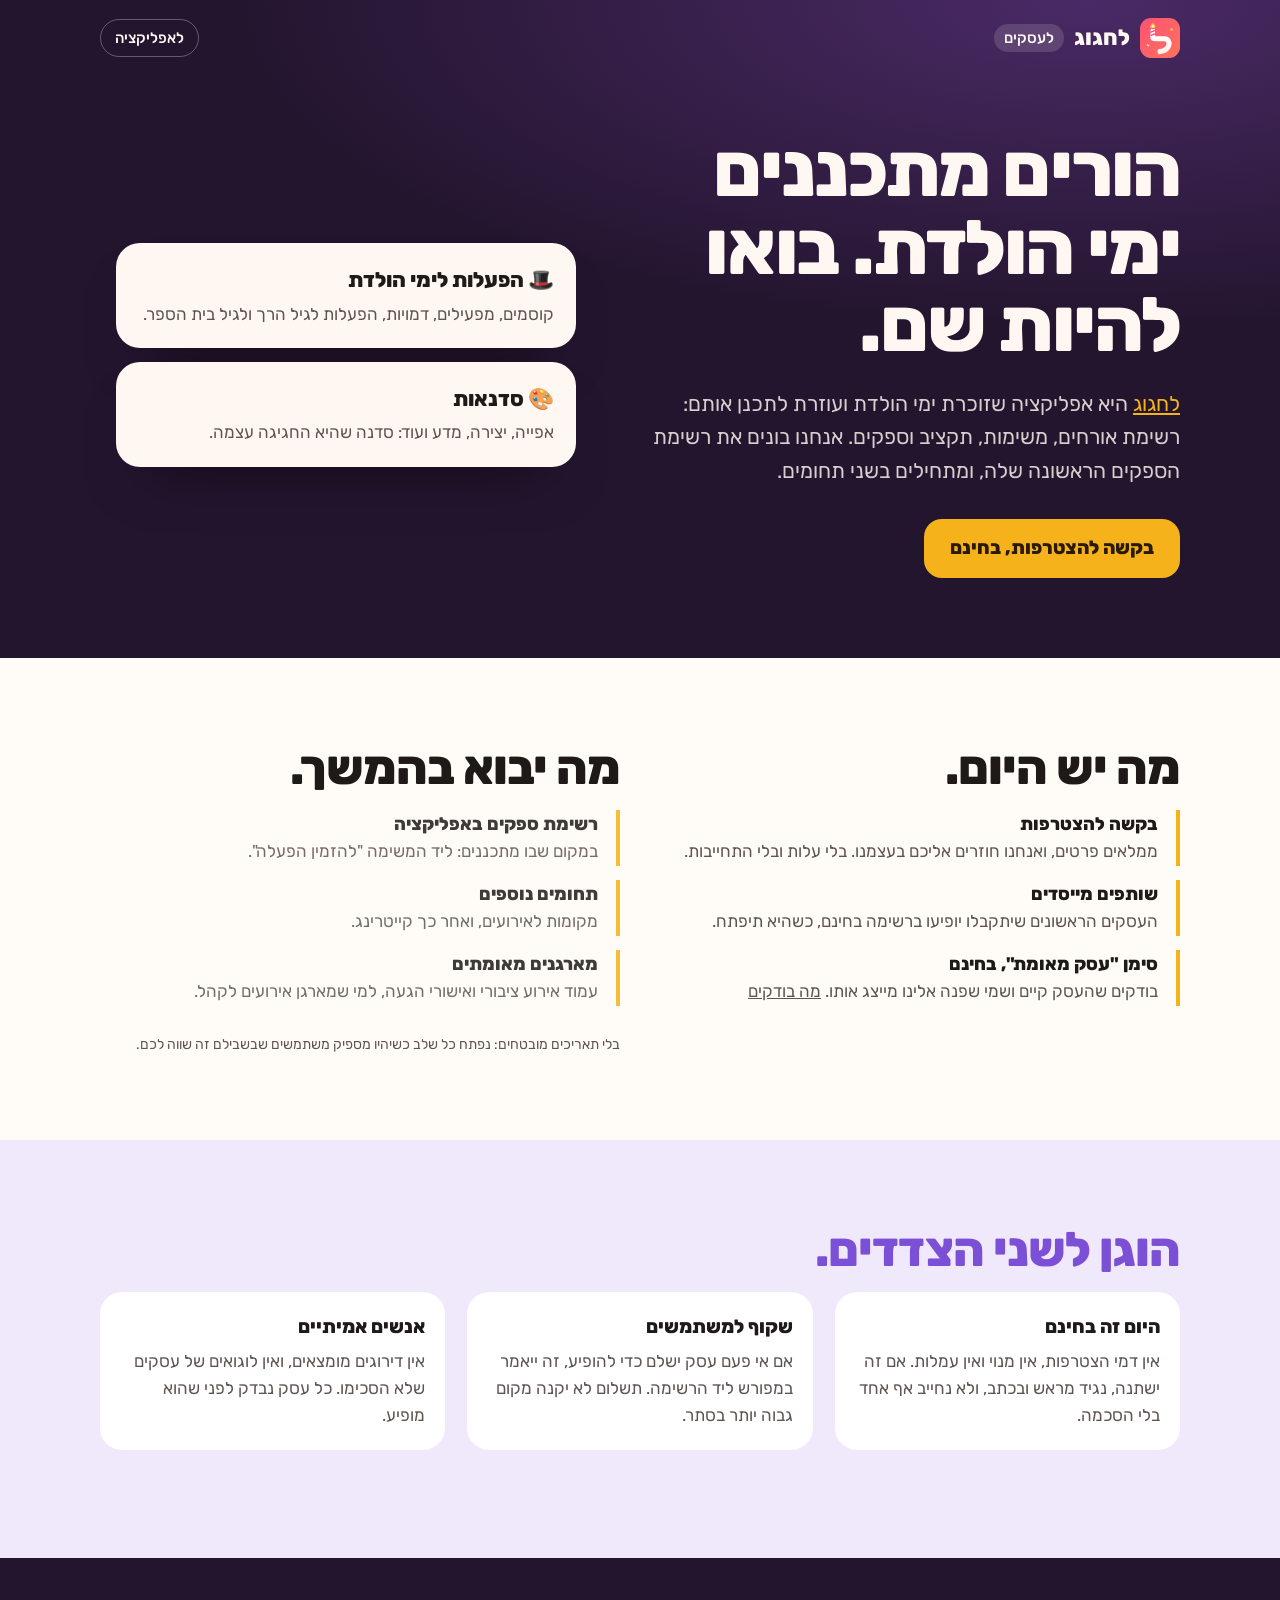
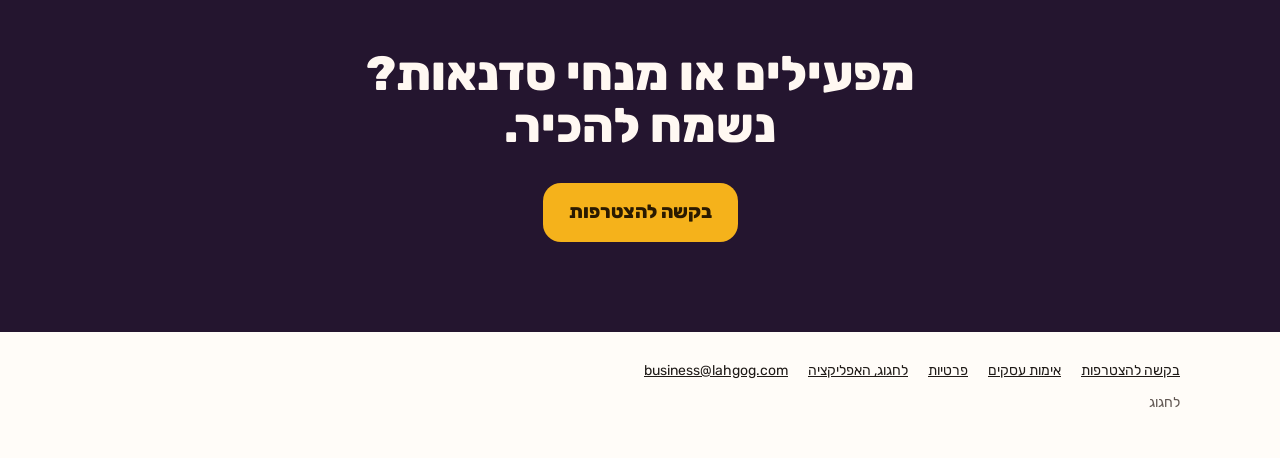
==== index.html @ f7a8d239 "lahgog.com: לחגוג לעסקים, stage A (source yomuledet 863caa10)" ====
<!doctype html>
<html lang="he" dir="rtl">
  <head>
    <meta charset="utf-8" />
    <meta name="viewport" content="width=device-width, initial-scale=1" />
    <title>לחגוג לעסקים: הפעלות וסדנאות לימי הולדת</title>
    <meta name="description" content="לחגוג היא אפליקציה לתכנון ימי הולדת ואירועים. מפעילים ומנחי סדנאות לימי הולדת מוזמנים להצטרף לרשימת הספקים הראשונה, בחינם." />
    <meta name="color-scheme" content="light dark" />
    <meta name="theme-color" content="#24152F" />
    <link rel="canonical" href="https://lahgog.com/" />
    <meta property="og:type" content="website" />
    <meta property="og:site_name" content="לחגוג לעסקים" />
    <meta property="og:title" content="לחגוג לעסקים" />
    <meta property="og:description" content="מפעילים ומנחי סדנאות לימי הולדת: מצטרפים לרשימת הספקים הראשונה של לחגוג, בחינם." />
    <meta property="og:url" content="https://lahgog.com/" />
    <meta property="og:locale" content="he_IL" />
    <link rel="icon" href="/favicon.svg" type="image/svg+xml" />
    <link rel="icon" href="/favicon-32.png" sizes="32x32" type="image/png" />
    <link rel="apple-touch-icon" href="/apple-touch-icon.png" />
    <link rel="preload" href="/fonts/rubik-800.woff" as="font" type="font/woff" crossorigin />
    <link rel="stylesheet" href="/landing.css" />
    <link rel="stylesheet" href="/biz.css" />
  </head>
  <body>
    <!-- lahgog.com, "לחגוג לעסקים" (R87 stage A, docs/website/DECISIONS.md and research/vendor-site.md §5.3). Source of
         truth: yomuledet/site-biz/, mirrored to GGBoi360/lahgog-business. Rules: no fake counters or logos, nothing
         promised by date, "today" and "later" kept apart, no money (owner 2026-11-12: no payment system). -->
    <a class="skip" href="#main">דילוג לתוכן</a>
    <div class="stage">
      <header class="wrap top">
        <a class="mark" href="/"><img src="/icon.svg" alt="" width="40" height="40" />לחגוג <span class="biz-tag">לעסקים</span></a>
        <a class="lang" href="https://lahgog.app/">לאפליקציה</a>
      </header>
      <section class="wrap hero biz-hero" id="main">
        <div>
          <h1>הורים מתכננים ימי הולדת. בואו להיות שם.</h1>
          <p class="lead"><a href="https://lahgog.app/">לחגוג</a> היא אפליקציה שזוכרת ימי הולדת ועוזרת לתכנן אותם: רשימת אורחים, משימות, תקציב וספקים. אנחנו בונים את רשימת הספקים הראשונה שלה, ומתחילים בשני תחומים.</p>
          <a class="go-link" href="/apply">בקשה להצטרפות, בחינם</a>
        </div>
        <ul class="cats" aria-label="התחומים הראשונים">
          <li><b>🎩 הפעלות לימי הולדת</b><span>קוסמים, מפעילים, דמויות, הפעלות לגיל הרך ולגיל בית הספר.</span></li>
          <li><b>🎨 סדנאות</b><span>אפייה, יצירה, מדע ועוד: סדנה שהיא החגיגה עצמה.</span></li>
        </ul>
      </section>
    </div>

    <main>
      <section class="band" aria-labelledby="now-title">
        <div class="wrap two-cols">
          <div>
            <h2 id="now-title">מה יש היום.</h2>
            <ul class="points">
              <li><strong>בקשה להצטרפות</strong><span>ממלאים פרטים, ואנחנו חוזרים אליכם בעצמנו. בלי עלות ובלי התחייבות.</span></li>
              <li><strong>שותפים מייסדים</strong><span>העסקים הראשונים שיתקבלו יופיעו ברשימה בחינם, כשהיא תיפתח.</span></li>
              <li><strong>סימן "עסק מאומת", בחינם</strong><span>בודקים שהעסק קיים ושמי שפנה אלינו מייצג אותו. <a href="/verification">מה בודקים</a></span></li>
            </ul>
          </div>
          <div>
            <h2>מה יבוא בהמשך.</h2>
            <ul class="points later">
              <li><strong>רשימת ספקים באפליקציה</strong><span>במקום שבו מתכננים: ליד המשימה "להזמין הפעלה".</span></li>
              <li><strong>תחומים נוספים</strong><span>מקומות לאירועים, ואחר כך קייטרינג.</span></li>
              <li><strong>מארגנים מאומתים</strong><span>עמוד אירוע ציבורי ואישורי הגעה, למי שמארגן אירועים לקהל.</span></li>
            </ul>
            <p class="small-note">בלי תאריכים מובטחים: נפתח כל שלב כשיהיו מספיק משתמשים שבשבילם זה שווה לכם.</p>
          </div>
        </div>
      </section>

      <section class="band soft" aria-labelledby="fair-title">
        <div class="wrap">
          <h2 id="fair-title">הוגן לשני הצדדים.</h2>
          <div class="facts">
            <article><h3>היום זה בחינם</h3><p>אין דמי הצטרפות, אין מנוי ואין עמלות. אם זה ישתנה, נגיד מראש ובכתב, ולא נחייב אף אחד בלי הסכמה.</p></article>
            <article><h3>שקוף למשתמשים</h3><p>אם אי פעם עסק ישלם כדי להופיע, זה ייאמר במפורש ליד הרשימה. תשלום לא יקנה מקום גבוה יותר בסתר.</p></article>
            <article><h3>אנשים אמיתיים</h3><p>אין דירוגים מומצאים, ואין לוגואים של עסקים שלא הסכימו. כל עסק נבדק לפני שהוא מופיע.</p></article>
          </div>
        </div>
      </section>
    </main>

    <section class="closing" aria-labelledby="closing-title">
      <div class="wrap">
        <h2 id="closing-title">מפעילים או מנחי סדנאות? נשמח להכיר.</h2>
        <a class="go-link" href="/apply">בקשה להצטרפות</a>
      </div>
    </section>

    <footer class="wrap foot">
      <nav aria-label="קישורים">
        <a href="/apply">בקשה להצטרפות</a>
        <a href="/verification">אימות עסקים</a>
        <a href="/privacy">פרטיות</a>
        <a href="https://lahgog.app/">לחגוג, האפליקציה</a>
        <a href="mailto:business@lahgog.com">business@lahgog.com</a>
      </nav>
      <p>לחגוג</p>
    </footer>
  </body>
</html>
---- landing.css ----
/* lahgog.app landing page. Brand tokens from the app (src/ui/tokens.ts) plus one color world per strength:
   AI = violet, organizers = coral, together = teal, reminders = saffron. */
@font-face { font-family: 'Rubik'; src: url('/fonts/rubik-400.woff') format('woff'); font-weight: 400; font-display: swap; }
@font-face { font-family: 'Rubik'; src: url('/fonts/rubik-500.woff') format('woff'); font-weight: 500; font-display: swap; }
@font-face { font-family: 'Rubik'; src: url('/fonts/rubik-800.woff') format('woff'); font-weight: 800; font-display: swap; }

:root {
  --ink: #1f1a17;
  --muted: #5f5550;
  --paper: #fffcf8;
  --surface: #ffffff;
  --line: #efe7de;
  --night: #24152f;
  --coral: #e84a2f;
  --coral-ink: #c4381f;
  --peach: #ffe9e2;
  --saffron: #f5b21b;
  --butter: #fff3d1;
  --amber-ink: #8a5a00;
  --plum: #663886;
  --violet: #7b4fd6;
  --lavender: #f0e8fb;
  --teal: #0f9f8f;
  --teal-ink: #0b6f64;
  --mint: #dcf5f0;
  --pink: #e0457b;
  color-scheme: light dark;
}
@media (prefers-color-scheme: dark) {
  :root {
    --ink: #f7f0ea;
    --muted: #c6b9c9;
    --paper: #170f1d;
    --surface: #241a2c;
    --line: #362a3f;
    --coral-ink: #ff8f78;
    --peach: #3a1f1d;
    --butter: #352a12;
    --amber-ink: #ffcf5c;
    --lavender: #2a1f3d;
    --violet: #b79bff;
    --mint: #12302c;
    --teal-ink: #5fd6c6;
  }
}

* { box-sizing: border-box; }
html { -webkit-text-size-adjust: 100%; }
body { margin: 0; font-family: 'Rubik', system-ui, -apple-system, 'Segoe UI', Arial, sans-serif; font-size: 17px; line-height: 1.6; background: var(--paper); color: var(--ink); }
a { color: inherit; }
a:focus-visible, summary:focus-visible { outline: 3px solid var(--saffron); outline-offset: 3px; border-radius: 6px; }
img { max-width: 100%; height: auto; }
[hidden] { display: none !important; }
.skip { position: absolute; inset-inline-start: 12px; top: -60px; background: var(--coral-ink); color: #fff; padding: 8px 14px; border-radius: 10px; z-index: 10; }
.skip:focus { top: 12px; }
.wrap { width: 100%; max-width: 1120px; margin-inline: auto; padding-inline: 20px; }

/* ---- hero: the night stage ---- */
.stage { background: radial-gradient(120% 90% at 85% 0%, #4a2a66 0%, var(--night) 55%); color: #fff8f2; padding-bottom: 72px; overflow: hidden; }
.top { display: flex; align-items: center; justify-content: space-between; padding-block: 18px; }
.mark { display: flex; align-items: center; gap: 10px; text-decoration: none; font-weight: 800; font-size: 22px; }
.mark img { width: 40px; height: 40px; border-radius: 11px; }
.lang { text-decoration: none; font-weight: 500; font-size: 15px; padding: 6px 14px; border: 1px solid rgba(255, 248, 242, 0.3); border-radius: 999px; }
.hero { display: grid; gap: 44px; align-items: center; padding-top: 36px; }
@media (min-width: 900px) { .hero { grid-template-columns: 1.05fr 0.95fr; padding-top: 56px; } }
.hero h1 { font-size: clamp(42px, 6.6vw, 76px); line-height: 1.02; font-weight: 800; letter-spacing: -0.025em; margin: 0 0 22px; max-width: 12ch; }
.hero .lead { font-size: clamp(18px, 2vw, 21px); color: rgba(255, 248, 242, 0.82); margin: 0 0 32px; max-width: 30em; }
.soon { display: inline-flex; flex-direction: column; gap: 2px; padding: 14px 24px; border-radius: 18px; background: var(--saffron); color: #2a1a00; }
.soon strong { font-size: 19px; font-weight: 800; }
.soon span { font-size: 14px; }

/* the planner conversation */
.chat { background: #fff8f2; color: #1f1a17; border-radius: 30px; padding: 18px; display: grid; gap: 12px; box-shadow: 0 40px 80px -40px rgba(0, 0, 0, 0.7); max-width: 460px; justify-self: center; width: 100%; }
.chat-head { display: flex; align-items: center; gap: 10px; padding: 4px 6px 10px; border-bottom: 1px solid #f0e6dc; font-weight: 800; }
.chat-head i { width: 30px; height: 30px; border-radius: 50%; background: linear-gradient(135deg, #7b4fd6, #e0457b); display: grid; place-items: center; font-style: normal; color: #fff; font-size: 15px; }
.bubble { max-width: 86%; padding: 11px 15px; border-radius: 20px; font-weight: 500; line-height: 1.45; }
.bubble.me { justify-self: start; background: #e84a2f; color: #fff; border-end-start-radius: 6px; }
.bubble.ai { justify-self: end; background: #f2ebfb; border-end-end-radius: 6px; }
.chat .chips { display: flex; flex-wrap: wrap; gap: 6px; justify-self: end; justify-content: flex-end; }
.chat .chip { border: 1.5px solid #7b4fd6; color: #7b4fd6; border-radius: 999px; padding: 4px 12px; font-size: 15px; font-weight: 500; }
.chat .chip.on { background: #7b4fd6; color: #fff; }
.plan { justify-self: stretch; border-radius: 22px; background: linear-gradient(160deg, #fff, #fbf3ff); border: 2px solid #e4d6f7; padding: 16px; display: grid; gap: 10px; }
.plan b { font-size: 19px; font-weight: 800; }
.plan ul { list-style: none; margin: 0; padding: 0; display: grid; gap: 6px; font-size: 15px; color: #4b4140; }
.plan li::before { content: '✓ '; color: #0f9f8f; font-weight: 800; }
.plan .go { justify-self: start; background: #663886; color: #fff; border-radius: 999px; padding: 8px 18px; font-weight: 800; font-size: 15px; }
@media (prefers-reduced-motion: no-preference) {
  .chat.play .step { animation-play-state: running; }
  .chat .step { animation-play-state: paused; opacity: 0; transform: translateY(10px); animation: pop 500ms cubic-bezier(0.2, 0.9, 0.3, 1.2) forwards; }
  .chat .s2 { animation-delay: 700ms; }
  .chat .s3 { animation-delay: 1500ms; }
  .chat .s4 { animation-delay: 2300ms; }
  .chat .s5 { animation-delay: 3200ms; }
}
@keyframes pop { to { opacity: 1; transform: none; } }

/* ---- sections ---- */
.band { padding-block: 84px; }
.band h2 { font-size: clamp(32px, 4.4vw, 48px); line-height: 1.08; font-weight: 800; letter-spacing: -0.02em; margin: 0 0 16px; max-width: 16ch; }
.band .intro { color: var(--muted); max-width: 36em; margin: 0 0 40px; font-size: 19px; }
.organize { background: var(--peach); }
.organize h2 { color: var(--coral-ink); }
.ai { background: var(--lavender); }
.ai h2 { color: var(--violet); }
.together { background: var(--mint); }
.together h2 { color: var(--teal-ink); }
.remember { background: var(--butter); }
.remember h2 { color: var(--amber-ink); }

/* organizer bento: tiles of different sizes, each a slice of a real plan */
.bento { display: grid; gap: 16px; grid-template-columns: 1fr; }
@media (min-width: 760px) { .bento { grid-template-columns: repeat(6, 1fr); } }
.tile { background: var(--surface); border-radius: 26px; padding: 22px; display: flex; flex-direction: column; gap: 12px; }
.tile h3 { margin: 0; font-size: 21px; font-weight: 800; line-height: 1.2; }
.tile p { margin: 0; color: var(--muted); font-size: 16px; }
@media (min-width: 760px) {
  .t-guests { grid-column: span 3; grid-row: span 2; }
  .t-timeline { grid-column: span 3; }
  .t-budget { grid-column: span 3; }
  .t-vendors { grid-column: span 2; }
  .t-day { grid-column: span 2; }
  .t-team { grid-column: span 2; }
}
.t-guests { background: var(--coral); color: #fff; }
.t-guests p { color: rgba(255, 255, 255, 0.9); }
.counts { display: flex; gap: 10px; flex-wrap: wrap; }
.counts span { background: rgba(255, 255, 255, 0.18); border-radius: 16px; padding: 10px 14px; font-size: 15px; }
.counts b { display: block; font-size: 30px; font-weight: 800; line-height: 1.1; }
.guest-list { list-style: none; margin: 0; padding: 0; display: grid; gap: 8px; font-size: 15px; }
.guest-list li { background: rgba(255, 255, 255, 0.14); border-radius: 14px; padding: 9px 12px; display: flex; justify-content: space-between; gap: 10px; }
.guest-list em { font-style: normal; opacity: 0.9; }
.steps { list-style: none; margin: 0; padding: 0; display: grid; gap: 8px; font-size: 15px; }
.steps li { display: grid; grid-template-columns: 96px 1fr; gap: 10px; align-items: baseline; }
.steps small { color: var(--coral-ink); font-weight: 800; font-size: 14px; }
.money { display: grid; grid-template-columns: 1fr auto auto; gap: 6px 14px; font-size: 15px; align-items: baseline; }
.money .h { color: var(--muted); font-size: 13px; }
.money .paid { color: var(--teal-ink); font-weight: 500; }
.bar { height: 10px; border-radius: 999px; background: var(--peach); overflow: hidden; }
.bar i { display: block; height: 100%; width: 72%; background: linear-gradient(90deg, var(--saffron), var(--coral)); border-radius: 999px; }
.t-vendors { background: var(--night); color: #fff8f2; }
.t-vendors p { color: rgba(255, 248, 242, 0.78); }
.due { background: rgba(255, 255, 255, 0.1); border-radius: 14px; padding: 10px 12px; font-size: 15px; }
.due b { color: var(--saffron); }
.sched { list-style: none; margin: 0; padding: 0; font-size: 15px; display: grid; gap: 4px; }
.sched b { font-variant-numeric: tabular-nums; color: var(--coral-ink); margin-inline-end: 8px; }
.faces { display: flex; }
.faces span { width: 40px; height: 40px; border-radius: 50%; display: grid; place-items: center; font-weight: 800; color: #fff; border: 3px solid var(--surface); margin-inline-start: -10px; }
.faces span:first-child { margin-inline-start: 0; }

/* AI row */
.ai-grid { display: grid; gap: 18px; }
@media (min-width: 900px) { .ai-grid { grid-template-columns: 1.2fr 1fr 1fr; } }
.ai-card { background: var(--surface); border-radius: 26px; padding: 22px; display: flex; flex-direction: column; gap: 12px; }
.ai-card h3 { margin: 0; font-size: 21px; font-weight: 800; }
.ai-card p { margin: 0; color: var(--muted); font-size: 16px; }
.typed { align-self: start; background: var(--lavender); border-radius: 18px; padding: 10px 14px; font-weight: 500; }
.filled { display: grid; grid-template-columns: auto 1fr; gap: 2px 14px; border: 2px solid var(--violet); border-radius: 18px; padding: 12px 14px; font-size: 15px; }
.filled dt { color: var(--muted); }
.filled dd { margin: 0; font-weight: 500; }
.wish { background: var(--lavender); border-radius: 18px; padding: 12px 14px; font-size: 15px; line-height: 1.5; }
.gifts { display: flex; flex-wrap: wrap; gap: 6px; }
.gifts span { background: var(--lavender); color: var(--violet); border-radius: 999px; padding: 5px 12px; font-size: 14px; font-weight: 500; }

/* together */
.together-grid { display: grid; gap: 18px; }
@media (min-width: 900px) { .together-grid { grid-template-columns: 1fr 1fr; align-items: stretch; } }
.event { background: var(--surface); border-radius: 26px; padding: 22px; display: grid; gap: 14px; align-content: start; }
.event-head { display: flex; justify-content: space-between; align-items: baseline; gap: 12px; }
.event-head b { font-size: 21px; font-weight: 800; }
.event-head span { color: var(--muted); font-size: 15px; }
.votes { display: grid; gap: 8px; font-size: 15px; }
.votes div { display: grid; grid-template-columns: 110px 1fr auto; gap: 10px; align-items: center; }
.votes i { height: 10px; border-radius: 999px; background: var(--teal); display: block; }
.items { display: flex; flex-wrap: wrap; gap: 6px; }
.items span { background: var(--mint); border-radius: 999px; padding: 5px 12px; font-size: 14px; }
.items span.mine { background: var(--teal); color: #fff; font-weight: 500; }
.counter { background: var(--teal-ink); color: #f2fffc; border-radius: 26px; padding: 24px; display: grid; gap: 10px; align-content: start; }
@media (prefers-color-scheme: dark) { .counter { background: #0d4a43; } }
.counter h3 { margin: 0; font-size: 24px; font-weight: 800; }
.counter p { margin: 0; opacity: 0.88; }
.clock { display: grid; grid-template-columns: repeat(4, 1fr); gap: 8px; margin-top: 6px; }
.clock div { background: rgba(255, 255, 255, 0.12); border-radius: 16px; padding: 12px 4px; text-align: center; }
.clock b { display: block; font-size: clamp(26px, 3.6vw, 38px); font-weight: 800; color: #fff; font-variant-numeric: tabular-nums; line-height: 1.1; }
.clock small { font-size: 13px; opacity: 0.88; }
.counter .today { font-size: 26px; font-weight: 800; }
.counter .note { font-size: 14px; opacity: 0.82; }

/* remember: reminders + the calendar page */
.remember-grid { display: grid; gap: 40px; align-items: center; }
@media (min-width: 900px) { .remember-grid { grid-template-columns: 1.1fr 0.9fr; } }
.points { list-style: none; margin: 0 0 28px; padding: 0; display: grid; gap: 14px; }
.points li { padding-inline-start: 18px; border-inline-start: 4px solid var(--saffron); }
.points strong { display: block; font-weight: 800; font-size: 18px; }
.points span { color: var(--muted); }
.notif { display: flex; gap: 12px; align-items: center; background: var(--surface); border-radius: 18px; padding: 12px 14px; max-width: 420px; margin-bottom: 10px; box-shadow: 0 10px 30px -18px rgba(138, 90, 0, 0.5); }
.notif img { width: 34px; height: 34px; border-radius: 9px; }
.notif b { display: block; font-weight: 500; }
.notif span { color: var(--muted); font-size: 15px; }
.cal { position: relative; justify-self: center; width: min(300px, 80vw); margin-top: 30px; }
.cal-page { position: relative; background: #fcfaf7; color: #1f1a17; border-radius: 30px; box-shadow: 0 18px 0 -8px rgba(162, 46, 27, 0.16), 0 28px 50px -28px rgba(58, 32, 76, 0.45); transform: rotate(3deg); overflow: hidden; text-align: center; }
.cal-head { background: #663886; color: #fcfaf7; padding: 24px 20px 14px; font-weight: 500; font-size: 17px; }
.cal-posts { position: absolute; top: -24px; inset-inline: 0; display: flex; justify-content: space-between; padding-inline: 62px; transform: rotate(3deg); z-index: 2; }
.cal-posts i { display: block; width: 16px; height: 46px; border-radius: 8px; background: #3a204c; }
.cal-day { font-size: 112px; font-weight: 800; line-height: 1; color: #e84a2f; margin-top: 16px; letter-spacing: -0.04em; font-variant-numeric: tabular-nums; }
.cal-month { font-size: 18px; font-weight: 500; color: #6b5f58; margin-top: 4px; }
.cal-hebrew { margin: 16px 20px 24px; padding-top: 14px; border-top: 2px dashed #efe9e1; font-size: 22px; font-weight: 800; color: #663886; }
.cal-flame { position: absolute; inset-inline-end: -16px; bottom: -20px; width: 76px; transform: rotate(-8deg); }

/* skins */
.skins { display: flex; flex-wrap: wrap; gap: 10px; list-style: none; margin: 0; padding: 0; }
.skins li { display: flex; align-items: center; gap: 10px; padding-block: 8px; padding-inline: 8px 16px; border-radius: 999px; background: var(--surface); border: 1px solid var(--line); font-weight: 500; }
.skins i { width: 28px; height: 28px; border-radius: 50%; border: 5px solid var(--sbg); background: var(--sac); box-shadow: 0 0 0 1px var(--line); }

/* privacy */
.facts { display: grid; gap: 14px; margin: 0 0 24px; padding: 0; list-style: none; }
@media (min-width: 860px) { .facts { grid-template-columns: repeat(3, 1fr); gap: 22px; } }
.facts li { font-size: 19px; font-weight: 500; line-height: 1.45; padding-top: 14px; border-top: 4px solid var(--plum); }
.more { color: var(--coral-ink); font-weight: 500; }

/* faq */
.faq { max-width: 780px; }
.faq details { border-bottom: 1px solid var(--line); padding-block: 16px; }
.faq summary { cursor: pointer; font-weight: 800; font-size: 19px; list-style: none; display: flex; justify-content: space-between; gap: 16px; }
.faq summary::-webkit-details-marker { display: none; }
.faq summary::after { content: '+'; color: var(--coral-ink); font-weight: 800; }
.faq details[open] summary::after { content: '−'; }
.faq p { margin: 10px 0 0; color: var(--muted); }
.faq a { color: var(--coral-ink); }

/* closing */
.closing { background: var(--night); color: #fff8f2; text-align: center; padding-block: 90px; }
.closing h2 { margin: 0 auto 26px; font-size: clamp(32px, 4.4vw, 48px); font-weight: 800; line-height: 1.1; max-width: 18ch; }

/* footer */
.foot { padding-block: 28px 40px; font-size: 14px; color: var(--muted); }
.foot nav { display: flex; flex-wrap: wrap; gap: 8px 20px; margin-bottom: 10px; }
.foot nav a { color: var(--ink); }
.foot p { margin: 4px 0; }
.t-guests p { margin-top: auto; }

/* hero: the real home screen in a phone, with three app cards (remember, plan, together) around it */
.stack { position: relative; height: 500px; max-width: 480px; width: 100%; justify-self: center; }
.shot { margin: 0; border-radius: 34px; border: 8px solid #120a1c; background: #120a1c; overflow: hidden; box-shadow: 0 40px 80px -30px rgba(0, 0, 0, 0.8); }
.shot img { display: block; width: 100%; height: auto; }
.stack .shot { position: absolute; top: 0; inset-inline: 0; margin-inline: auto; width: 260px; }
.snap { position: absolute; z-index: 1; width: 236px; border-radius: 20px; padding: 14px 18px; display: grid; gap: 2px; box-shadow: 0 24px 48px -22px rgba(0, 0, 0, 0.8); }
.snap b { font-size: 17px; font-weight: 800; }
.snap span { font-size: 14px; opacity: 0.9; }
.s-remember { top: 24px; inset-inline-start: 0; background: #e84a2f; color: #fff; transform: rotate(-4deg); }
.s-plan { top: 200px; inset-inline-end: 0; background: linear-gradient(135deg, #7b4fd6, #b04fc4); color: #fff; transform: rotate(3deg); }
.s-together { top: 372px; inset-inline-start: 12px; background: #0f9f8f; color: #fff; transform: rotate(-2deg); }
/* a phone is too narrow for the cards around the screen: the real screen alone */
@media (max-width: 620px) {
  .stack { height: auto; }
  .stack .shot { position: static; width: 240px; }
  .snap { display: none; }
}
/* two real screens side by side (skins, the planner) */
.pair { display: flex; justify-content: center; gap: 18px; margin-bottom: 28px; }
.pair .shot { width: min(42vw, 230px); }
.pair .shot:nth-child(1) { transform: rotate(-3deg); }
.pair .shot:nth-child(2) { transform: rotate(3deg) translateY(18px); }
.planner .pair { margin-bottom: 0; align-self: center; }
/* a real screen fragment inside an AI card */
.card-shot { margin: 0; border-radius: 18px; overflow: hidden; border: 1px solid var(--line); background: #fff; }
.card-shot img { display: block; width: 100%; height: auto; }
.prog { display: block; height: 8px; border-radius: 999px; background: rgba(255, 255, 255, 0.25); margin-top: 8px; overflow: hidden; }
.prog i { display: block; height: 100%; width: 66%; background: #f5b21b; border-radius: 999px; }
@media (prefers-reduced-motion: no-preference) {
  .snap { animation: deal 700ms cubic-bezier(0.2, 0.9, 0.3, 1.15) both; }
  .s-plan { animation-delay: 150ms; }
  .s-together { animation-delay: 300ms; }
}
@keyframes deal { from { opacity: 0; translate: 0 30px; } to { opacity: 1; translate: 0 0; } }

/* plans with you: the intro beside the planner conversation */
.planner { display: grid; gap: 28px; align-items: start; margin-bottom: 44px; }
.planner .intro { margin: 0; }
@media (min-width: 900px) { .planner { grid-template-columns: 1fr 1fr; gap: 48px; } }
.how { list-style: none; counter-reset: how; margin: 0 0 24px; padding: 0; display: grid; gap: 18px; }
.how li { counter-increment: how; display: grid; grid-template-columns: 48px 1fr; column-gap: 14px; align-items: start; }
.how li::before { content: counter(how); grid-row: span 2; width: 48px; height: 48px; border-radius: 50%; background: var(--coral); color: #fff; font-weight: 800; font-size: 22px; display: grid; place-items: center; }
.how strong { font-size: 20px; font-weight: 800; }
.how span { color: var(--muted); }
.planner .intro { font-size: 17px; }

/* ---- the Hebrew-birthday calculator (/hebrew-birthday) ---- */
.calc-hero { padding-bottom: 8px; }
.calc-card { background: #fff8f2; color: #1f1a17; border-radius: 28px; padding: 24px; box-shadow: 0 40px 80px -40px rgba(0, 0, 0, 0.7); max-width: 460px; width: 100%; justify-self: center; display: grid; gap: 14px; }
.calc-card form { display: grid; gap: 10px; }
.calc-card label { font-weight: 800; font-size: 16px; }
.calc-card input[type='date'] { font: inherit; font-size: 18px; padding: 12px 14px; border-radius: 14px; border: 1.5px solid #e6d9cc; background: #fff; color: #1f1a17; }
.calc-card .check { display: flex; align-items: center; gap: 8px; font-weight: 500; min-height: 40px; }
.calc-card .check input { width: 20px; height: 20px; accent-color: #e84a2f; }
.go-btn { font: inherit; font-weight: 800; font-size: 18px; border: 0; border-radius: 16px; padding: 13px 18px; background: #e84a2f; color: #fff; cursor: pointer; }
.go-btn:focus-visible, .calc-card input:focus-visible { outline: 3px solid #f5b21b; outline-offset: 2px; }
.calc-error { margin: 0; color: #c4381f; font-weight: 500; }
.calc-note { margin: 0; font-size: 13px; color: #6b5f58; }
#result { border-top: 1px solid #efe2d6; padding-top: 14px; }
#result p { margin: 0; }
.r-label { font-size: 13px; font-weight: 500; color: #6b5f58; margin-top: 12px !important; }
.r-big { font-size: 34px; font-weight: 800; line-height: 1.15; color: #663886; }
.r-mid { font-size: 20px; font-weight: 800; }
.r-sub { color: #c4381f; font-weight: 500; }
.r-years { list-style: none; margin: 6px 0 0; padding: 0; display: grid; gap: 4px; font-size: 15px; }
.r-years li { display: flex; gap: 12px; }
.r-years b { min-width: 56px; color: #663886; }
.r-mitzva { margin-top: 14px; display: grid; gap: 6px; background: #f2ebfb; border-radius: 16px; padding: 12px 14px; font-size: 15px; }
.r-mitzva p { display: flex; justify-content: space-between; gap: 10px; flex-wrap: wrap; }
.r-mitzva span { color: #6b5f58; }
.closing p { margin: 0 auto 24px; max-width: 34em; color: rgba(255, 248, 242, 0.82); }
.closing p a { color: #f5b21b; }
/* ---- collect birthdays (/collect) ---- */
.text-in { font: inherit; font-size: 17px; padding: 11px 13px; border-radius: 14px; border: 1.5px solid #e6d9cc; background: #fff; color: #1f1a17; width: 100%; }
.text-in.out { font-size: 14px; resize: none; }
.text-in:focus-visible { outline: 3px solid #f5b21b; outline-offset: 2px; }
.field-label { font-weight: 800; font-size: 16px; }
.date-row { display: grid; grid-template-columns: 1fr 1.5fr 1.1fr; gap: 8px; }
.date-row .text-in { padding-inline: 8px; }
.ask-line { margin: 0; font-size: 20px; font-weight: 500; }
.ask-line b { font-weight: 800; color: #663886; }
.ghost-btn { font: inherit; font-weight: 800; font-size: 16px; border: 1.5px solid #e84a2f; color: #c4381f; background: transparent; border-radius: 14px; padding: 9px 16px; cursor: pointer; justify-self: start; margin-top: 8px; }
#askDone, #answerDone { display: grid; gap: 6px; }
#askDone[hidden], #answerDone[hidden] { display: none; }
---- biz.css ----
/* lahgog.com ("לחגוג לעסקים"): on top of lahgog.app's landing.css (copied from site/, keep in step). */
.biz-tag { font-weight: 500; font-size: 15px; padding: 2px 10px; border-radius: 999px; background: rgba(255, 248, 242, 0.14); }
.biz-hero { padding-bottom: 8px; }
.biz-hero .lead a { color: #f5b21b; }
.go-link { display: inline-block; text-decoration: none; font-weight: 800; font-size: 19px; padding: 14px 26px; border-radius: 18px; background: var(--saffron); color: #2a1a00; }
.go-link:focus-visible { outline: 3px solid #fff8f2; outline-offset: 3px; }
.cats { list-style: none; margin: 0; padding: 0; display: grid; gap: 14px; max-width: 460px; width: 100%; justify-self: center; }
.cats li { background: #fff8f2; color: #1f1a17; border-radius: 24px; padding: 20px 22px; display: grid; gap: 4px; box-shadow: 0 30px 60px -34px rgba(0, 0, 0, 0.75); }
.cats b { font-size: 21px; font-weight: 800; }
.cats span { color: #5f5550; }
.two-cols { display: grid; gap: 40px; }
@media (min-width: 900px) { .two-cols { grid-template-columns: 1fr 1fr; } }
.points.later li { opacity: 0.85; }
.small-note { font-size: 14px; color: var(--muted); margin: 14px 0 0; }
.band.soft { background: var(--lavender); }
.band.soft h2 { color: var(--violet); }
.facts article { background: var(--surface); border-radius: 22px; padding: 20px; }
.facts h3 { margin: 0 0 6px; font-size: 19px; font-weight: 800; }
.facts p { margin: 0; color: var(--muted); }
.closing .go-link { margin-top: 4px; }

/* the application form */
.biz-form-wrap { padding-top: 24px; display: grid; gap: 10px; }
.biz-form-wrap h1 { font-size: clamp(36px, 5vw, 56px); line-height: 1.05; margin: 0; }
.biz-form-wrap .lead { color: rgba(255, 248, 242, 0.82); margin: 0 0 18px; }
.biz-form { max-width: 620px; justify-self: start; }
.biz-form fieldset { border: 0; margin: 0 0 8px; padding: 0; display: grid; gap: 8px; }
.biz-form legend { font-size: 20px; font-weight: 800; color: #663886; margin-bottom: 4px; }
.biz-form label { font-weight: 500; font-size: 15px; }
.biz-form .notice { margin: 4px 0 0; font-size: 14px; color: #5f5550; line-height: 1.5; }
.biz-form .notice a, .biz-form .small-note a { color: #c4381f; }
.biz-form h2 { margin: 0; font-size: 26px; }

/* text pages (verification, privacy) */
.plain-top { color: var(--ink); }
.plain-top .biz-tag { background: var(--lavender); color: var(--violet); }
.doc-biz { max-width: 760px; padding-block: 24px 60px; }
.doc-biz h1 { font-size: clamp(36px, 5vw, 52px); line-height: 1.05; margin: 10px 0 4px; }
.doc-biz h2 { font-size: 22px; margin: 32px 0 8px; }
.doc-biz p, .doc-biz li { color: var(--ink); }
.doc-biz a { color: var(--coral-ink); }
.doc-biz .note { color: var(--muted); font-size: 14px; margin: 0 0 18px; }
.mark-box { background: var(--lavender); border-radius: 20px; padding: 16px 20px; display: grid; gap: 8px; }
.mark-box p { margin: 0; }
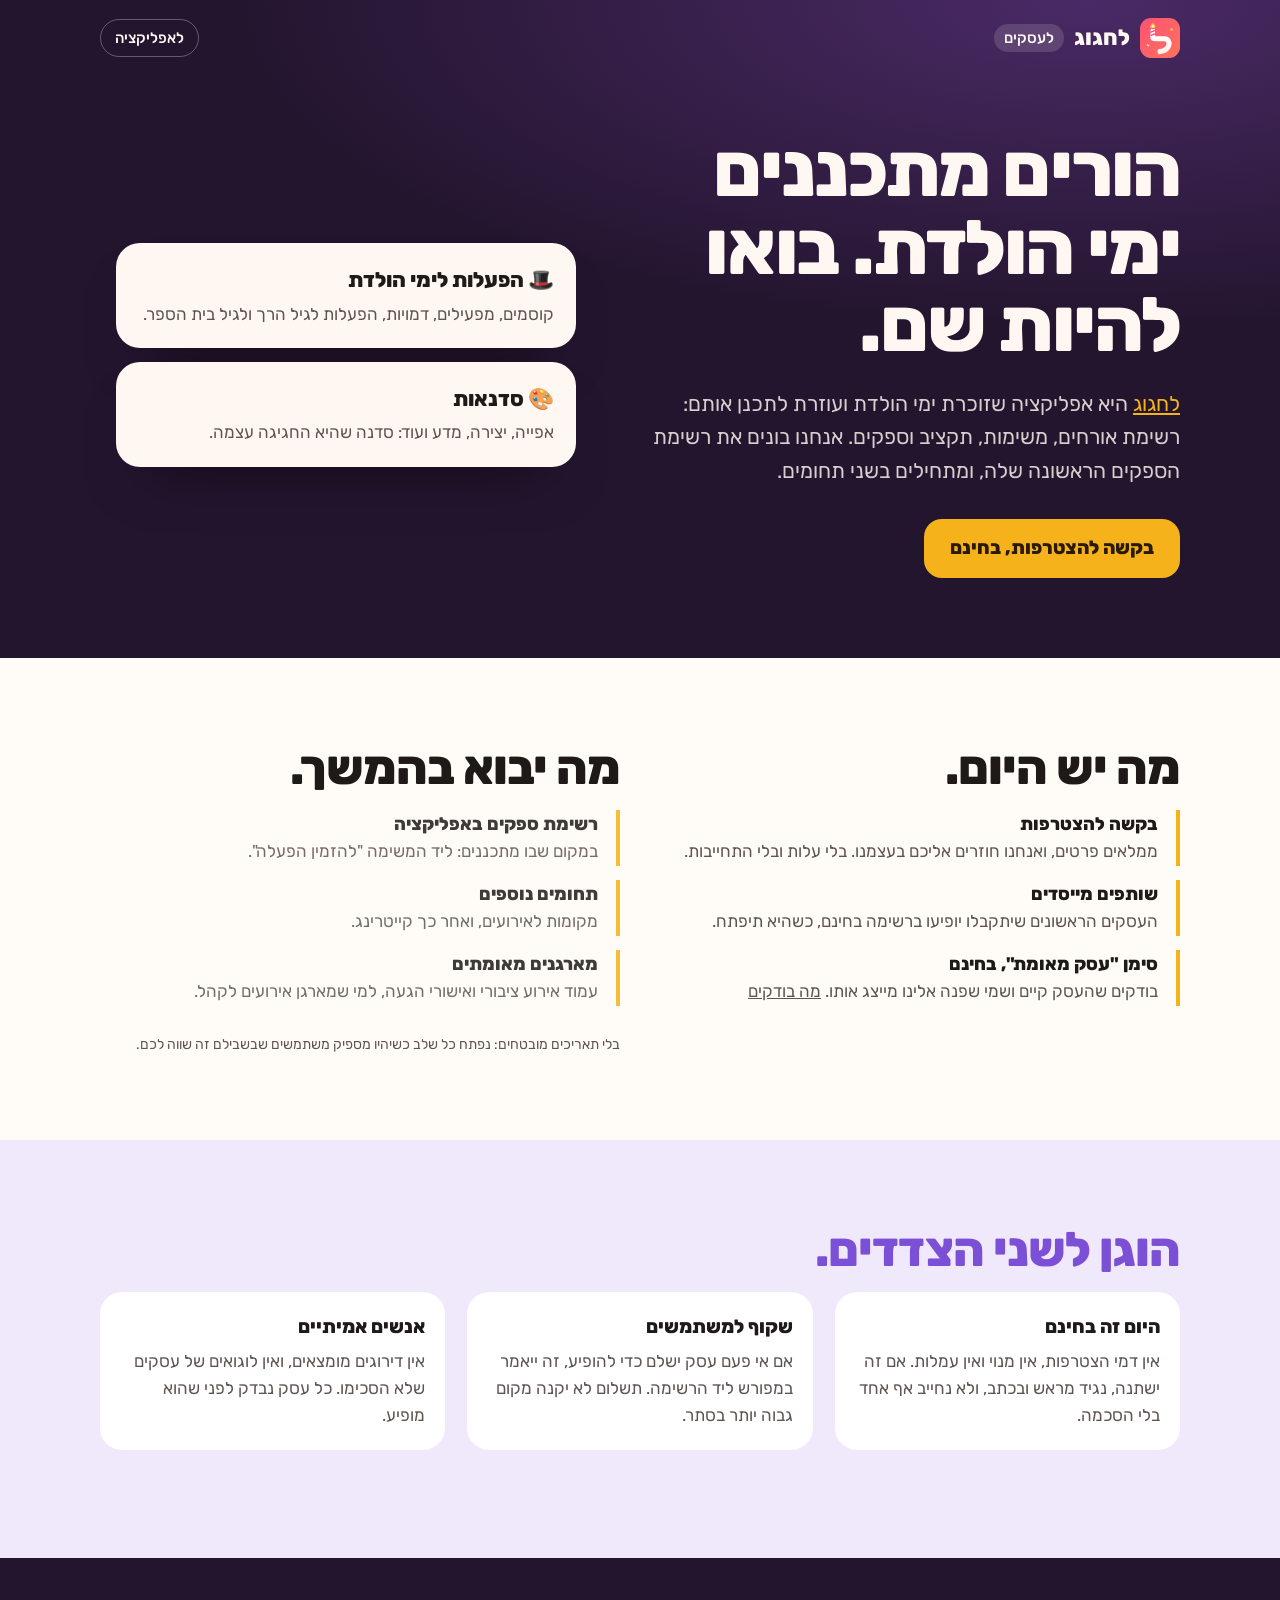
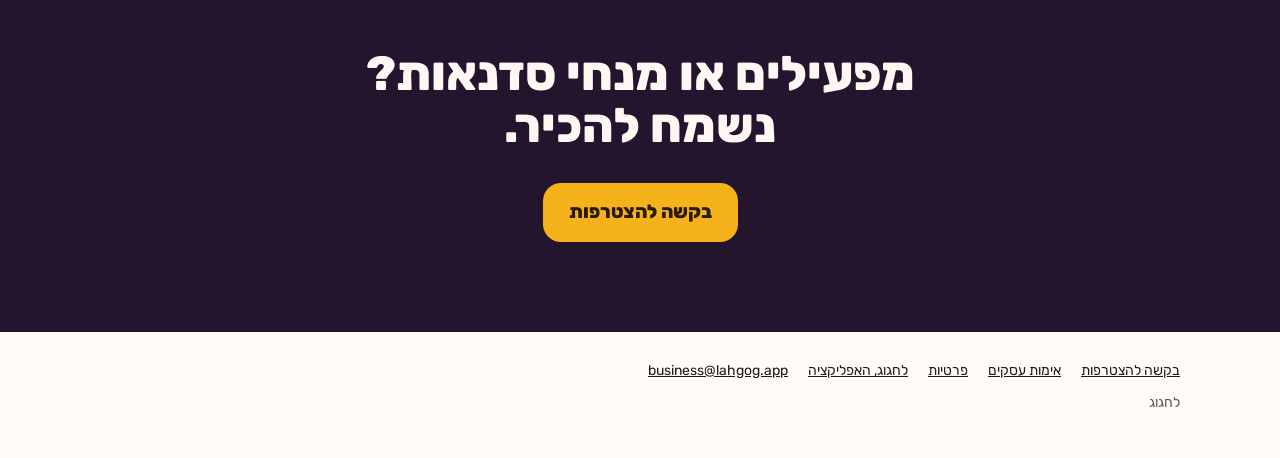
==== commit 4eafe998: "Applications go to business@lahgog.app (source 52cc07fb)" ====
--- a/index.html
+++ b/index.html
@@ -92,7 +92,7 @@
         <a href="/verification">אימות עסקים</a>
         <a href="/privacy">פרטיות</a>
         <a href="https://lahgog.app/">לחגוג, האפליקציה</a>
-        <a href="mailto:business@lahgog.com">business@lahgog.com</a>
+        <a href="mailto:business@lahgog.app">business@lahgog.app</a>
       </nav>
       <p>לחגוג</p>
     </footer>
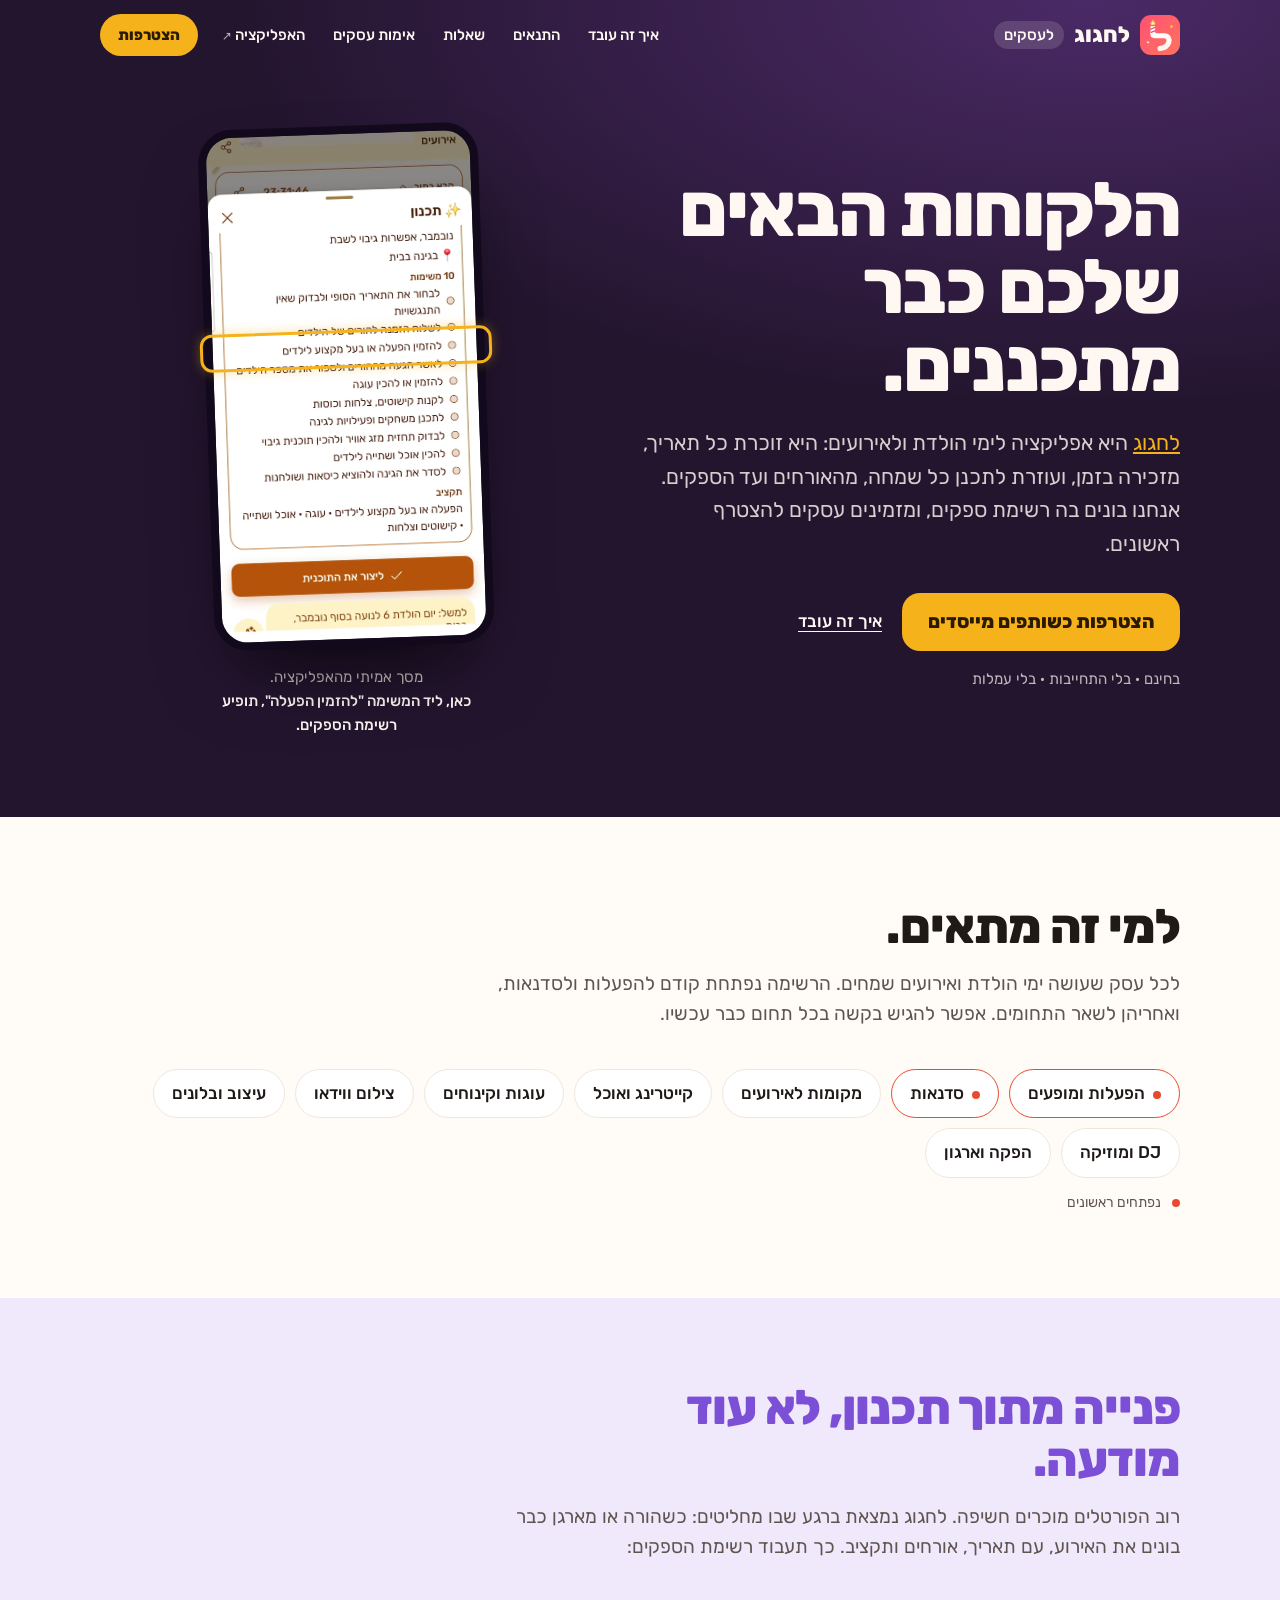
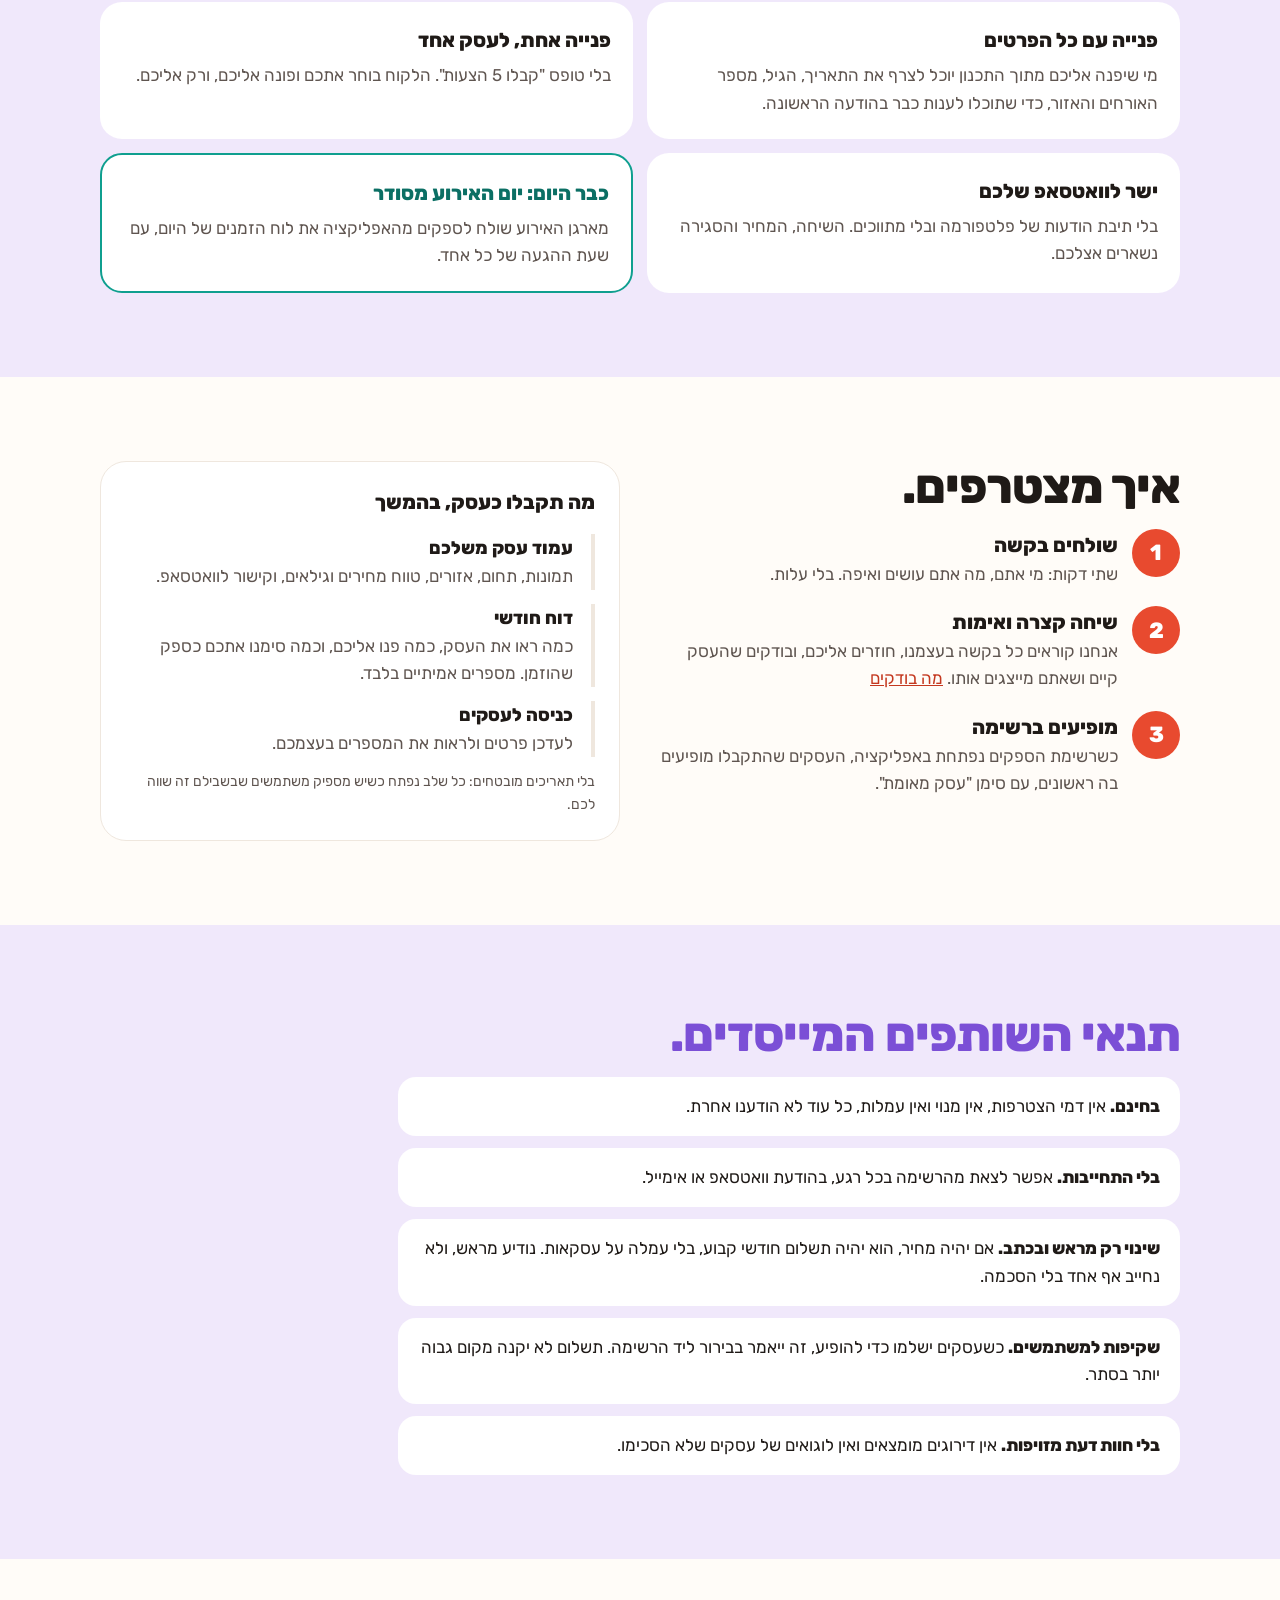
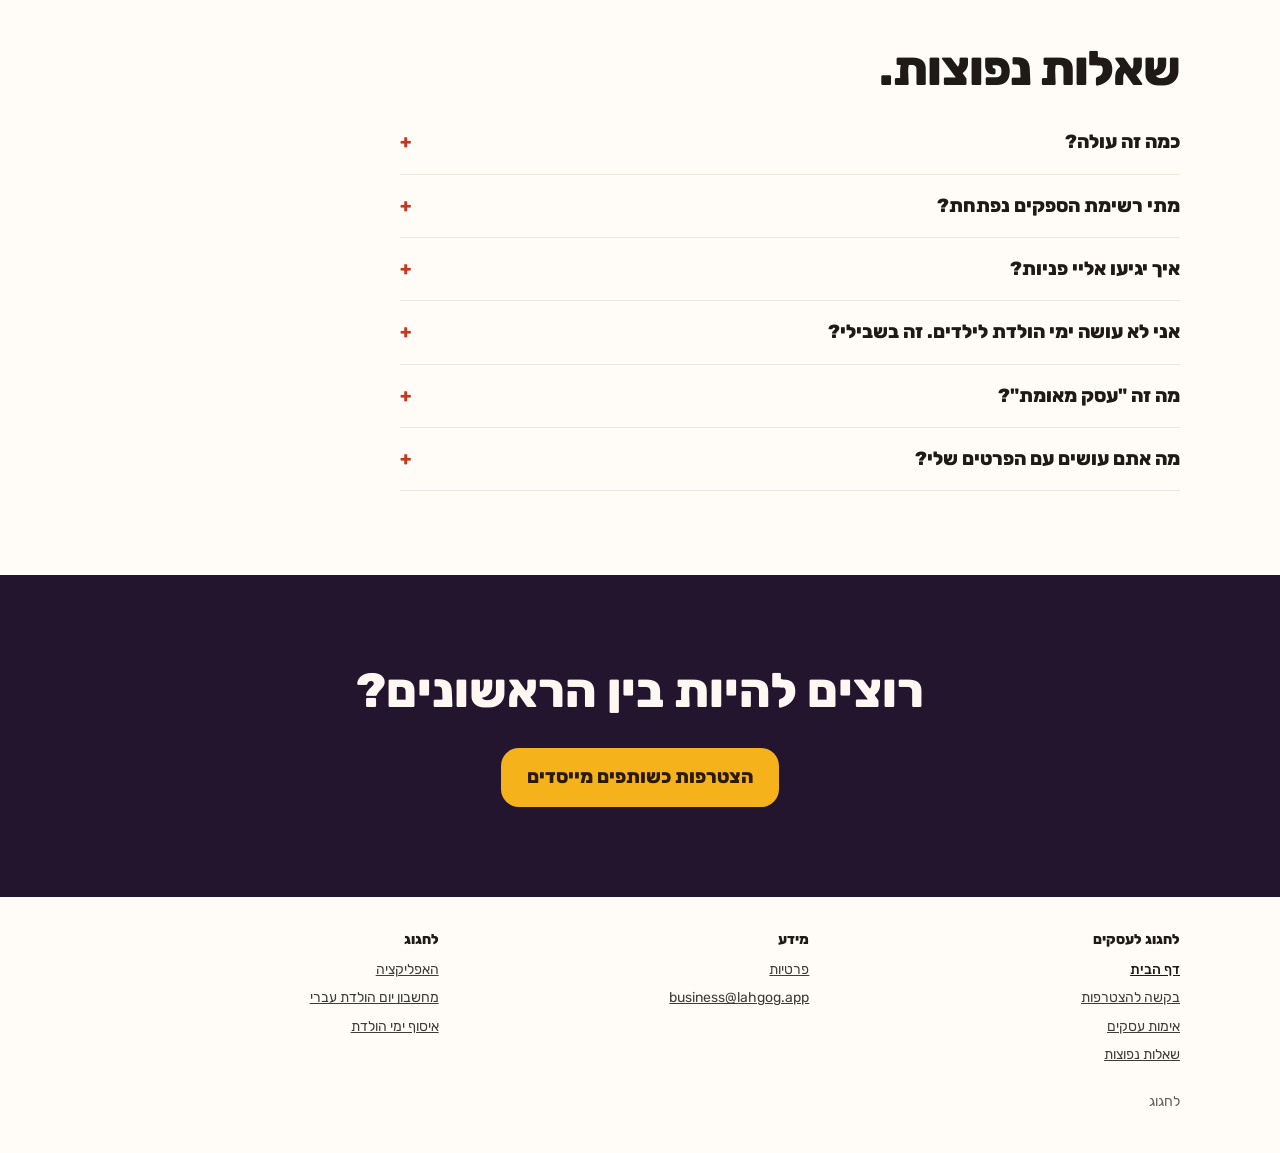
==== commit 666a7473: "Round 2: a vendor's pitch for events in general, terms, FAQ; shared bar and footer" ====
--- a/index.html
+++ b/index.html
@@ -3,15 +3,15 @@
   <head>
     <meta charset="utf-8" />
     <meta name="viewport" content="width=device-width, initial-scale=1" />
-    <title>לחגוג לעסקים: הפעלות וסדנאות לימי הולדת</title>
-    <meta name="description" content="לחגוג היא אפליקציה לתכנון ימי הולדת ואירועים. מפעילים ומנחי סדנאות לימי הולדת מוזמנים להצטרף לרשימת הספקים הראשונה, בחינם." />
+    <title>לחגוג לעסקים: ספקים לימי הולדת ואירועים</title>
+    <meta name="description" content="לחגוג היא אפליקציה לימי הולדת ואירועים: היא זוכרת, מזכירה ועוזרת לתכנן. ספקים לאירועים מוזמנים להצטרף כשותפים מייסדים לרשימת הספקים שלה, בחינם ובלי התחייבות." />
     <meta name="color-scheme" content="light dark" />
     <meta name="theme-color" content="#24152F" />
     <link rel="canonical" href="https://lahgog.com/" />
     <meta property="og:type" content="website" />
     <meta property="og:site_name" content="לחגוג לעסקים" />
     <meta property="og:title" content="לחגוג לעסקים" />
-    <meta property="og:description" content="מפעילים ומנחי סדנאות לימי הולדת: מצטרפים לרשימת הספקים הראשונה של לחגוג, בחינם." />
+    <meta property="og:description" content="ספקים לימי הולדת ולאירועים: מצטרפים כשותפים מייסדים לרשימת הספקים של לחגוג, בחינם ובלי התחייבות." />
     <meta property="og:url" content="https://lahgog.com/" />
     <meta property="og:locale" content="he_IL" />
     <link rel="icon" href="/favicon.svg" type="image/svg+xml" />
@@ -20,60 +20,138 @@
     <link rel="preload" href="/fonts/rubik-800.woff" as="font" type="font/woff" crossorigin />
     <link rel="stylesheet" href="/landing.css" />
     <link rel="stylesheet" href="/biz.css" />
+    <link rel="stylesheet" href="/chrome.css" />
   </head>
   <body>
-    <!-- lahgog.com, "לחגוג לעסקים" (R87 stage A, docs/website/DECISIONS.md and research/vendor-site.md §5.3). Source of
-         truth: yomuledet/site-biz/, mirrored to GGBoi360/lahgog-business. Rules: no fake counters or logos, nothing
-         promised by date, "today" and "later" kept apart, no money (owner 2026-11-12: no payment system). -->
+    <!-- lahgog.com, "לחגוג לעסקים" (R87; round 2 on 2026-11-17: events in general, a vendor's pitch, founding-partner
+         terms, FAQ). Source of truth: yomuledet/site-biz/, mirrored to GGBoi360/lahgog-business. Rules
+         (docs/website/DECISIONS.md, research/vendor-site.md and vendor-deal.md): no fake counters, numbers or logos;
+         what exists today and what comes later are kept apart, and nothing later has a date; the screenshot is the
+         real app. -->
     <a class="skip" href="#main">דילוג לתוכן</a>
     <div class="stage">
-      <header class="wrap top">
-        <a class="mark" href="/"><img src="/icon.svg" alt="" width="40" height="40" />לחגוג <span class="biz-tag">לעסקים</span></a>
-        <a class="lang" href="https://lahgog.app/">לאפליקציה</a>
-      </header>
+      <!-- chrome:bar -->
+      <header class="sitebar biz-bar">
+        <a class="sb-mark" href="/"><img src="/icon.svg" alt="" width="40" height="40" />לחגוג <span class="biz-tag">לעסקים</span></a>
+        <nav class="sb-links" aria-label="ניווט"><a href="/#how">איך זה עובד</a><a href="/#terms">התנאים</a><a href="/#faq">שאלות</a><a href="/verification">אימות עסקים</a><a class="sb-biz" href="https://lahgog.app/">האפליקציה</a></nav>
+        <a class="sb-cta" href="/apply">הצטרפות</a>
+        </header>
+      <!-- /chrome:bar -->
+
       <section class="wrap hero biz-hero" id="main">
         <div>
-          <h1>הורים מתכננים ימי הולדת. בואו להיות שם.</h1>
-          <p class="lead"><a href="https://lahgog.app/">לחגוג</a> היא אפליקציה שזוכרת ימי הולדת ועוזרת לתכנן אותם: רשימת אורחים, משימות, תקציב וספקים. אנחנו בונים את רשימת הספקים הראשונה שלה, ומתחילים בשני תחומים.</p>
-          <a class="go-link" href="/apply">בקשה להצטרפות, בחינם</a>
+          <h1>הלקוחות הבאים שלכם כבר מתכננים.</h1>
+          <p class="lead"><a href="https://lahgog.app/">לחגוג</a> היא אפליקציה לימי הולדת ולאירועים: היא זוכרת כל תאריך, מזכירה בזמן, ועוזרת לתכנן כל שמחה, מהאורחים ועד הספקים. אנחנו בונים בה רשימת ספקים, ומזמינים עסקים להצטרף ראשונים.</p>
+          <div class="cta-row">
+            <a class="go-link" href="/apply">הצטרפות כשותפים מייסדים</a>
+            <a class="ghost-link" href="#how">איך זה עובד</a>
+          </div>
+          <p class="hero-terms">בחינם · בלי התחייבות · בלי עמלות</p>
         </div>
-        <ul class="cats" aria-label="התחומים הראשונים">
-          <li><b>🎩 הפעלות לימי הולדת</b><span>קוסמים, מפעילים, דמויות, הפעלות לגיל הרך ולגיל בית הספר.</span></li>
-          <li><b>🎨 סדנאות</b><span>אפייה, יצירה, מדע ועוד: סדנה שהיא החגיגה עצמה.</span></li>
-        </ul>
+        <figure class="biz-shot">
+          <div class="shot"><img src="/shots/plan-card.webp" alt="מסך תכנון אמיתי מהאפליקציה: יום הולדת בגינה, עשר משימות, ביניהן להזמין הפעלה או בעל מקצוע לילדים." width="600" height="1122" /></div>
+          <span class="spot" aria-hidden="true"></span>
+          <figcaption>מסך אמיתי מהאפליקציה. <b>כאן, ליד המשימה "להזמין הפעלה", תופיע רשימת הספקים.</b></figcaption>
+        </figure>
       </section>
     </div>
 
     <main>
-      <section class="band" aria-labelledby="now-title">
-        <div class="wrap two-cols">
-          <div>
-            <h2 id="now-title">מה יש היום.</h2>
-            <ul class="points">
-              <li><strong>בקשה להצטרפות</strong><span>ממלאים פרטים, ואנחנו חוזרים אליכם בעצמנו. בלי עלות ובלי התחייבות.</span></li>
-              <li><strong>שותפים מייסדים</strong><span>העסקים הראשונים שיתקבלו יופיעו ברשימה בחינם, כשהיא תיפתח.</span></li>
-              <li><strong>סימן "עסק מאומת", בחינם</strong><span>בודקים שהעסק קיים ושמי שפנה אלינו מייצג אותו. <a href="/verification">מה בודקים</a></span></li>
-            </ul>
-          </div>
-          <div>
-            <h2>מה יבוא בהמשך.</h2>
-            <ul class="points later">
-              <li><strong>רשימת ספקים באפליקציה</strong><span>במקום שבו מתכננים: ליד המשימה "להזמין הפעלה".</span></li>
-              <li><strong>תחומים נוספים</strong><span>מקומות לאירועים, ואחר כך קייטרינג.</span></li>
-              <li><strong>מארגנים מאומתים</strong><span>עמוד אירוע ציבורי ואישורי הגעה, למי שמארגן אירועים לקהל.</span></li>
-            </ul>
-            <p class="small-note">בלי תאריכים מובטחים: נפתח כל שלב כשיהיו מספיק משתמשים שבשבילם זה שווה לכם.</p>
+      <section class="band" aria-labelledby="who-title">
+        <div class="wrap">
+          <h2 id="who-title">למי זה מתאים.</h2>
+          <p class="intro">לכל עסק שעושה ימי הולדת ואירועים שמחים. הרשימה נפתחת קודם להפעלות ולסדנאות, ואחריהן לשאר התחומים. אפשר להגיש בקשה בכל תחום כבר עכשיו.</p>
+          <ul class="chips" aria-label="תחומים">
+            <li class="first">הפעלות ומופעים</li>
+            <li class="first">סדנאות</li>
+            <li>מקומות לאירועים</li>
+            <li>קייטרינג ואוכל</li>
+            <li>עוגות וקינוחים</li>
+            <li>צילום ווידאו</li>
+            <li>עיצוב ובלונים</li>
+            <li>DJ ומוזיקה</li>
+            <li>הפקה וארגון</li>
+          </ul>
+          <p class="chips-key"><span class="dot"></span> נפתחים ראשונים</p>
+        </div>
+      </section>
+
+      <section class="band soft" aria-labelledby="why-title">
+        <div class="wrap">
+          <h2 id="why-title">פנייה מתוך תכנון, לא עוד מודעה.</h2>
+          <p class="intro">רוב הפורטלים מוכרים חשיפה. לחגוג נמצאת ברגע שבו מחליטים: כשהורה או מארגן כבר בונים את האירוע, עם תאריך, אורחים ותקציב. כך תעבוד רשימת הספקים:</p>
+          <div class="value-grid">
+            <article><h3>פנייה עם כל הפרטים</h3><p>מי שיפנה אליכם מתוך התכנון יוכל לצרף את התאריך, הגיל, מספר האורחים והאזור, כדי שתוכלו לענות כבר בהודעה הראשונה.</p></article>
+            <article><h3>פנייה אחת, לעסק אחד</h3><p>בלי טופס "קבלו 5 הצעות". הלקוח בוחר אתכם ופונה אליכם, ורק אליכם.</p></article>
+            <article><h3>ישר לוואטסאפ שלכם</h3><p>בלי תיבת הודעות של פלטפורמה ובלי מתווכים. השיחה, המחיר והסגירה נשארים אצלכם.</p></article>
+            <article class="today"><h3>כבר היום: יום האירוע מסודר</h3><p>מארגן האירוע שולח לספקים מהאפליקציה את לוח הזמנים של היום, עם שעת ההגעה של כל אחד.</p></article>
           </div>
         </div>
       </section>
 
-      <section class="band soft" aria-labelledby="fair-title">
+      <section class="band" id="how" aria-labelledby="how-title">
+        <div class="wrap two-cols">
+          <div>
+            <h2 id="how-title">איך מצטרפים.</h2>
+            <ol class="how">
+              <li><strong>שולחים בקשה</strong><span>שתי דקות: מי אתם, מה אתם עושים ואיפה. בלי עלות.</span></li>
+              <li><strong>שיחה קצרה ואימות</strong><span>אנחנו קוראים כל בקשה בעצמנו, חוזרים אליכם, ובודקים שהעסק קיים ושאתם מייצגים אותו. <a href="/verification">מה בודקים</a></span></li>
+              <li><strong>מופיעים ברשימה</strong><span>כשרשימת הספקים נפתחת באפליקציה, העסקים שהתקבלו מופיעים בה ראשונים, עם סימן "עסק מאומת".</span></li>
+            </ol>
+          </div>
+          <div class="later-box" aria-labelledby="later-title">
+            <h3 id="later-title">מה תקבלו כעסק, בהמשך</h3>
+            <ul class="points">
+              <li><strong>עמוד עסק משלכם</strong><span>תמונות, תחום, אזורים, טווח מחירים וגילאים, וקישור לוואטסאפ.</span></li>
+              <li><strong>דוח חודשי</strong><span>כמה ראו את העסק, כמה פנו אליכם, וכמה סימנו אתכם כספק שהוזמן. מספרים אמיתיים בלבד.</span></li>
+              <li><strong>כניסה לעסקים</strong><span>לעדכן פרטים ולראות את המספרים בעצמכם.</span></li>
+            </ul>
+            <p class="small-note">בלי תאריכים מובטחים: כל שלב נפתח כשיש מספיק משתמשים שבשבילם זה שווה לכם.</p>
+          </div>
+        </div>
+      </section>
+
+      <section class="band soft" id="terms" aria-labelledby="terms-title">
         <div class="wrap">
-          <h2 id="fair-title">הוגן לשני הצדדים.</h2>
-          <div class="facts">
-            <article><h3>היום זה בחינם</h3><p>אין דמי הצטרפות, אין מנוי ואין עמלות. אם זה ישתנה, נגיד מראש ובכתב, ולא נחייב אף אחד בלי הסכמה.</p></article>
-            <article><h3>שקוף למשתמשים</h3><p>אם אי פעם עסק ישלם כדי להופיע, זה ייאמר במפורש ליד הרשימה. תשלום לא יקנה מקום גבוה יותר בסתר.</p></article>
-            <article><h3>אנשים אמיתיים</h3><p>אין דירוגים מומצאים, ואין לוגואים של עסקים שלא הסכימו. כל עסק נבדק לפני שהוא מופיע.</p></article>
+          <h2 id="terms-title">תנאי השותפים המייסדים.</h2>
+          <ul class="terms-list">
+            <li><b>בחינם.</b> אין דמי הצטרפות, אין מנוי ואין עמלות, כל עוד לא הודענו אחרת.</li>
+            <li><b>בלי התחייבות.</b> אפשר לצאת מהרשימה בכל רגע, בהודעת וואטסאפ או אימייל.</li>
+            <li><b>שינוי רק מראש ובכתב.</b> אם יהיה מחיר, הוא יהיה תשלום חודשי קבוע, בלי עמלה על עסקאות. נודיע מראש, ולא נחייב אף אחד בלי הסכמה.</li>
+            <li><b>שקיפות למשתמשים.</b> כשעסקים ישלמו כדי להופיע, זה ייאמר בבירור ליד הרשימה. תשלום לא יקנה מקום גבוה יותר בסתר.</li>
+            <li><b>בלי חוות דעת מזויפות.</b> אין דירוגים מומצאים ואין לוגואים של עסקים שלא הסכימו.</li>
+          </ul>
+        </div>
+      </section>
+
+      <section class="band" id="faq" aria-labelledby="faq-title">
+        <div class="wrap">
+          <h2 id="faq-title">שאלות נפוצות.</h2>
+          <div class="faq">
+            <details>
+              <summary>כמה זה עולה?</summary>
+              <p>היום כלום. שותפים מייסדים מופיעים בחינם. אם בעתיד יהיה מחיר, הוא יהיה תשלום חודשי קבוע, ונודיע עליו מראש ובכתב. בלי עמלה על עסקאות.</p>
+            </details>
+            <details>
+              <summary>מתי רשימת הספקים נפתחת?</summary>
+              <p>אחרי שהאפליקציה תצא ויהיו בה מספיק משתמשים, קודם בהפעלות ובסדנאות. אנחנו לא נותנים תאריך, כדי לא להבטיח לכם קהל שעוד אין. נעדכן את מי שהתקבל.</p>
+            </details>
+            <details>
+              <summary>איך יגיעו אליי פניות?</summary>
+              <p>ישירות לוואטסאפ או לטלפון שלכם. הלקוח בוחר אתכם מהרשימה ופונה בעצמו. אנחנו לא שולחים את אותה פנייה לכמה עסקים.</p>
+            </details>
+            <details>
+              <summary>אני לא עושה ימי הולדת לילדים. זה בשבילי?</summary>
+              <p>כן. האפליקציה משמשת לימי הולדת בכל גיל ולאירועים שמחים בכלל. נפתח קודם בהפעלות ובסדנאות, ואחר כך בשאר התחומים. בקשה שתגישו עכשיו תישמר לתחום שלכם.</p>
+            </details>
+            <details>
+              <summary>מה זה "עסק מאומת"?</summary>
+              <p>סימן חינמי שאומר שבדקנו שהעסק קיים ושמי שפנה אלינו מייצג אותו. הוא לא דירוג ולא המלצה, ואי אפשר לקנות אותו. <a href="/verification">כל הפרטים</a></p>
+            </details>
+            <details>
+              <summary>מה אתם עושים עם הפרטים שלי?</summary>
+              <p>משתמשים בהם רק כדי לבדוק את הבקשה ולחזור אליכם. בקשה שלא התקבלה נמחקת אחרי 12 חודשים. <a href="/privacy">מדיניות הפרטיות</a></p>
+            </details>
           </div>
         </div>
       </section>
@@ -81,20 +159,20 @@
 
     <section class="closing" aria-labelledby="closing-title">
       <div class="wrap">
-        <h2 id="closing-title">מפעילים או מנחי סדנאות? נשמח להכיר.</h2>
-        <a class="go-link" href="/apply">בקשה להצטרפות</a>
+        <h2 id="closing-title">רוצים להיות בין הראשונים?</h2>
+        <a class="go-link" href="/apply">הצטרפות כשותפים מייסדים</a>
       </div>
     </section>
 
-    <footer class="wrap foot">
-      <nav aria-label="קישורים">
-        <a href="/apply">בקשה להצטרפות</a>
-        <a href="/verification">אימות עסקים</a>
-        <a href="/privacy">פרטיות</a>
-        <a href="https://lahgog.app/">לחגוג, האפליקציה</a>
-        <a href="mailto:business@lahgog.app">business@lahgog.app</a>
-      </nav>
-      <p>לחגוג</p>
-    </footer>
+    <!-- chrome:foot -->
+      <footer class="sitefoot" aria-label="קישורים">
+      <div class="sf-cols">
+      <div><h2>לחגוג לעסקים</h2><ul><li><a href="/" aria-current="page">דף הבית</a></li><li><a href="/apply">בקשה להצטרפות</a></li><li><a href="/verification">אימות עסקים</a></li><li><a href="/#faq">שאלות נפוצות</a></li></ul></div>
+      <div><h2>מידע</h2><ul><li><a href="/privacy">פרטיות</a></li><li><a href="mailto:business@lahgog.app">business@lahgog.app</a></li></ul></div>
+      <div><h2>לחגוג</h2><ul><li><a href="https://lahgog.app/">האפליקציה</a></li><li><a href="https://lahgog.app/hebrew-birthday">מחשבון יום הולדת עברי</a></li><li><a href="https://lahgog.app/collect">איסוף ימי הולדת</a></li></ul></div>
+      </div>
+      <p class="sf-base">לחגוג</p>
+      </footer>
+      <!-- /chrome:foot -->
   </body>
 </html>
--- a/landing.css
+++ b/landing.css
@@ -286,7 +286,7 @@
 
 /* ---- the Hebrew-birthday calculator (/hebrew-birthday) ---- */
 .calc-hero { padding-bottom: 8px; }
-.calc-card { background: #fff8f2; color: #1f1a17; border-radius: 28px; padding: 24px; box-shadow: 0 40px 80px -40px rgba(0, 0, 0, 0.7); max-width: 460px; width: 100%; justify-self: center; display: grid; gap: 14px; }
+.calc-card { color-scheme: light; background: #fff8f2; color: #1f1a17; border-radius: 28px; padding: 24px; box-shadow: 0 40px 80px -40px rgba(0, 0, 0, 0.7); max-width: 460px; width: 100%; justify-self: center; display: grid; gap: 14px; }
 .calc-card form { display: grid; gap: 10px; }
 .calc-card label { font-weight: 800; font-size: 16px; }
 .calc-card input[type='date'] { font: inherit; font-size: 18px; padding: 12px 14px; border-radius: 14px; border: 1.5px solid #e6d9cc; background: #fff; color: #1f1a17; }
--- a/biz.css
+++ b/biz.css
@@ -18,6 +18,43 @@
 .facts h3 { margin: 0 0 6px; font-size: 19px; font-weight: 800; }
 .facts p { margin: 0; color: var(--muted); }
 .closing .go-link { margin-top: 4px; }
+
+/* Home, round 2 (2026-11-17): the bar, the hero with the real planner screenshot, who it's for, why, terms. */
+.biz-bar .sb-cta { text-decoration: none; font-weight: 800; font-size: 15px; padding: 9px 18px; border-radius: 999px; background: var(--saffron); color: #2a1a00; }
+.biz-bar .sb-cta:focus-visible { outline: 3px solid #fff8f2; outline-offset: 2px; }
+@media (max-width: 760px) { .biz-bar > .sb-links { display: none; } }
+.plain-top.sitebar .biz-tag { background: var(--lavender); color: var(--violet); }
+.biz-hero h1 { max-width: 13ch; }
+.cta-row { display: flex; flex-wrap: wrap; align-items: center; gap: 12px 20px; }
+.ghost-link { color: #fff8f2; font-weight: 500; text-underline-offset: 4px; }
+.hero-terms { margin: 16px 0 0; font-size: 15px; color: rgba(255, 248, 242, 0.72); }
+.biz-shot { margin: 0; position: relative; width: 280px; justify-self: center; }
+.biz-shot .shot { transform: rotate(-2deg); }
+/* The to-do "להזמין הפעלה או בעל מקצוע לילדים" in the screenshot: its row is at 43.5% of the 600×1122 image, which
+   is 264 px wide here (280 minus the 8 px frame), so its centre is 8 + 0.435 × 493.7 ≈ 223 px from the top. */
+.biz-shot .spot { position: absolute; inset-inline: -6px; top: 204px; height: 38px; border: 3px solid var(--saffron); border-radius: 12px; transform: rotate(-2deg); box-shadow: 0 0 12px rgba(245, 178, 27, 0.35); pointer-events: none; }
+.biz-shot figcaption { margin-top: 18px; font-size: 15px; color: rgba(255, 248, 242, 0.78); text-align: center; }
+.biz-shot figcaption b { display: block; color: #fff8f2; font-weight: 500; }
+.chips { list-style: none; margin: 0; padding: 0; display: flex; flex-wrap: wrap; gap: 10px; }
+.chips li { padding: 10px 18px; border-radius: 999px; border: 1.5px solid var(--line); background: var(--surface); font-weight: 500; }
+.chips li.first { border-color: var(--coral); }
+.chips li.first::before, .chips-key .dot { content: ''; display: inline-block; width: 8px; height: 8px; border-radius: 50%; background: var(--coral); margin-inline-end: 8px; vertical-align: middle; }
+.chips-key { margin: 14px 0 0; font-size: 14px; color: var(--muted); }
+.value-grid { display: grid; gap: 14px; }
+@media (min-width: 760px) { .value-grid { grid-template-columns: 1fr 1fr; } }
+.value-grid article { background: var(--surface); border-radius: 22px; padding: 22px; }
+.value-grid h3 { margin: 0 0 6px; font-size: 20px; font-weight: 800; }
+.value-grid p { margin: 0; color: var(--muted); }
+.value-grid article.today { border: 2px solid var(--teal); }
+.value-grid article.today h3 { color: var(--teal-ink); }
+.later-box { background: var(--surface); border: 1px solid var(--line); border-radius: 26px; padding: 24px; align-self: start; }
+.later-box h3 { margin: 0 0 16px; font-size: 20px; font-weight: 800; }
+.later-box .points { margin-bottom: 8px; }
+.later-box .points li { border-inline-start-color: var(--line); }
+.how a { color: var(--coral-ink); }
+.terms-list { list-style: none; margin: 0; padding: 0; display: grid; gap: 12px; max-width: 46em; }
+.terms-list li { background: var(--surface); border-radius: 18px; padding: 16px 20px; }
+.terms-list b { font-weight: 800; }
 
 /* the application form */
 .biz-form-wrap { padding-top: 24px; display: grid; gap: 10px; }
@@ -42,3 +79,11 @@
 .doc-biz .note { color: var(--muted); font-size: 14px; margin: 0 0 18px; }
 .mark-box { background: var(--lavender); border-radius: 20px; padding: 16px 20px; display: grid; gap: 8px; }
 .mark-box p { margin: 0; }
+.biz-form .go-btn, .biz-form .ghost-btn { text-decoration: none; text-align: center; }
+.biz-form .go-btn:disabled { opacity: 0.6; cursor: progress; }
+.biz-form:focus { outline: none; }
+/* The field only scripts fill (apply.js): off screen, out of the tab order and the accessibility tree. */
+.hp { position: absolute; inset-inline-start: -10000px; width: 1px; height: 1px; overflow: hidden; }
+.fallback { margin-top: 6px; }
+.fallback summary { cursor: pointer; color: #c4381f; font-weight: 500; }
+.fallback[open] { display: grid; gap: 8px; }
--- a/chrome.css
+++ b/chrome.css
@@ -0,0 +1,40 @@
+/* The top bar and the footer shared by every page of lahgog.app (owner, 2026-11-17: one footer everywhere, a top bar
+   with the useful pages). Written into each page by tools/chrome.mjs; edit the template there, not the pages.
+   Colors come from the page (currentColor), so the bar works on the dark landing stage and on the paper pages. */
+
+.sitebar { width: 100%; max-width: 1120px; margin-inline: auto; padding: 14px 20px; display: flex; align-items: center; gap: 12px; position: relative; }
+.sitebar a { color: inherit; text-decoration: none; }
+.sitebar .sb-mark { display: flex; align-items: center; gap: 10px; font-weight: 800; font-size: 22px; margin-inline-end: auto; }
+.sitebar .sb-mark img { width: 40px; height: 40px; border-radius: 11px; }
+.sitebar .sb-links { display: flex; align-items: center; gap: 4px; }
+.sitebar .sb-links a { font-weight: 500; font-size: 15px; padding: 8px 12px; border-radius: 999px; }
+.sitebar .sb-links a:hover { background: color-mix(in srgb, currentColor 10%, transparent); }
+.sitebar .sb-links a[aria-current='page'] { background: color-mix(in srgb, currentColor 14%, transparent); }
+.sitebar .sb-biz::after { content: ' ↗'; font-size: 12px; opacity: 0.7; }
+.sitebar .sb-lang { font-weight: 500; font-size: 15px; padding: 6px 14px; border: 1px solid color-mix(in srgb, currentColor 30%, transparent); border-radius: 999px; }
+.sitebar a:focus-visible, .sitebar summary:focus-visible { outline: 3px solid #f5b21b; outline-offset: 2px; }
+
+/* Phones: the links fold into a ☰ menu (a visible button; no script needed). */
+.sitebar .sb-menu { display: none; }
+@media (max-width: 760px) {
+  .sitebar > .sb-links { display: none; }
+  .sitebar .sb-menu { display: block; }
+  .sitebar .sb-menu summary { list-style: none; cursor: pointer; width: 42px; height: 42px; display: grid; place-items: center; border-radius: 12px; font-size: 22px; line-height: 1; border: 1px solid color-mix(in srgb, currentColor 30%, transparent); }
+  .sitebar .sb-menu summary::-webkit-details-marker { display: none; }
+  .sitebar .sb-menu[open] .sb-links { position: absolute; inset-inline-end: 20px; top: 64px; z-index: 20; flex-direction: column; align-items: stretch; min-width: 220px; padding: 8px; border-radius: 16px; background: #fff8f2; color: #1f1a17; box-shadow: 0 18px 40px -12px rgba(0, 0, 0, 0.45); }
+  .sitebar .sb-menu[open] .sb-links a { padding: 12px 14px; }
+}
+
+/* Paper pages (style.css) center a narrow column in a padded body: the bar spans the top instead. */
+body:has(> .sitebar) { padding-top: 0; }
+body:has(> .sitebar) > .sitebar { margin-bottom: 24px; }
+
+.sitefoot { width: 100%; max-width: 1120px; margin-inline: auto; padding: 32px 20px 40px; font-size: 14px; color: inherit; text-align: start; }
+.sitefoot .sf-cols { display: grid; grid-template-columns: repeat(auto-fit, minmax(150px, 1fr)); gap: 24px 32px; }
+.sitefoot h2 { font-size: 14px; font-weight: 800; margin: 0 0 8px; }
+.sitefoot ul { list-style: none; margin: 0; padding: 0; display: grid; gap: 6px; }
+.sitefoot a { color: inherit; opacity: 0.85; }
+.sitefoot a:hover { opacity: 1; }
+.sitefoot a[aria-current='page'] { opacity: 1; font-weight: 500; }
+.sitefoot .sf-base { margin: 24px 0 0; opacity: 0.7; }
+.sitefoot a:focus-visible { outline: 3px solid #f5b21b; outline-offset: 2px; }
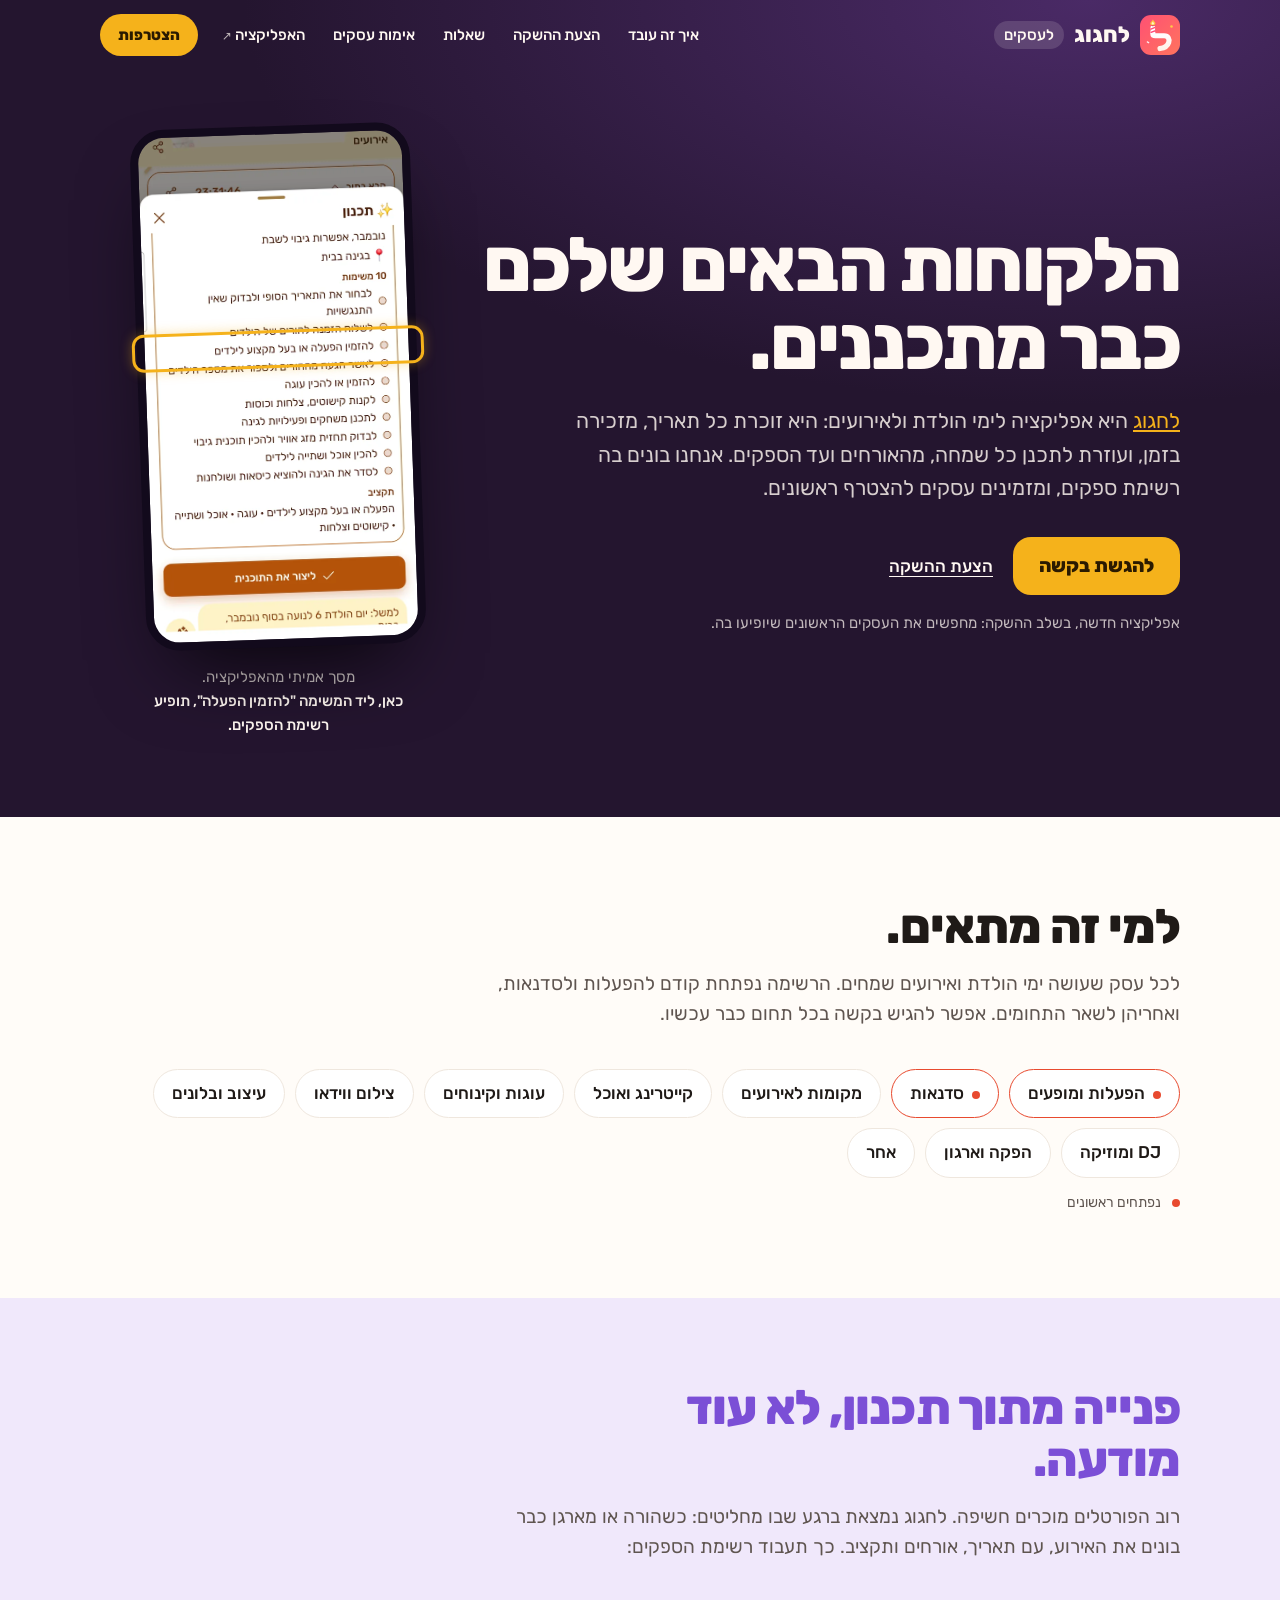
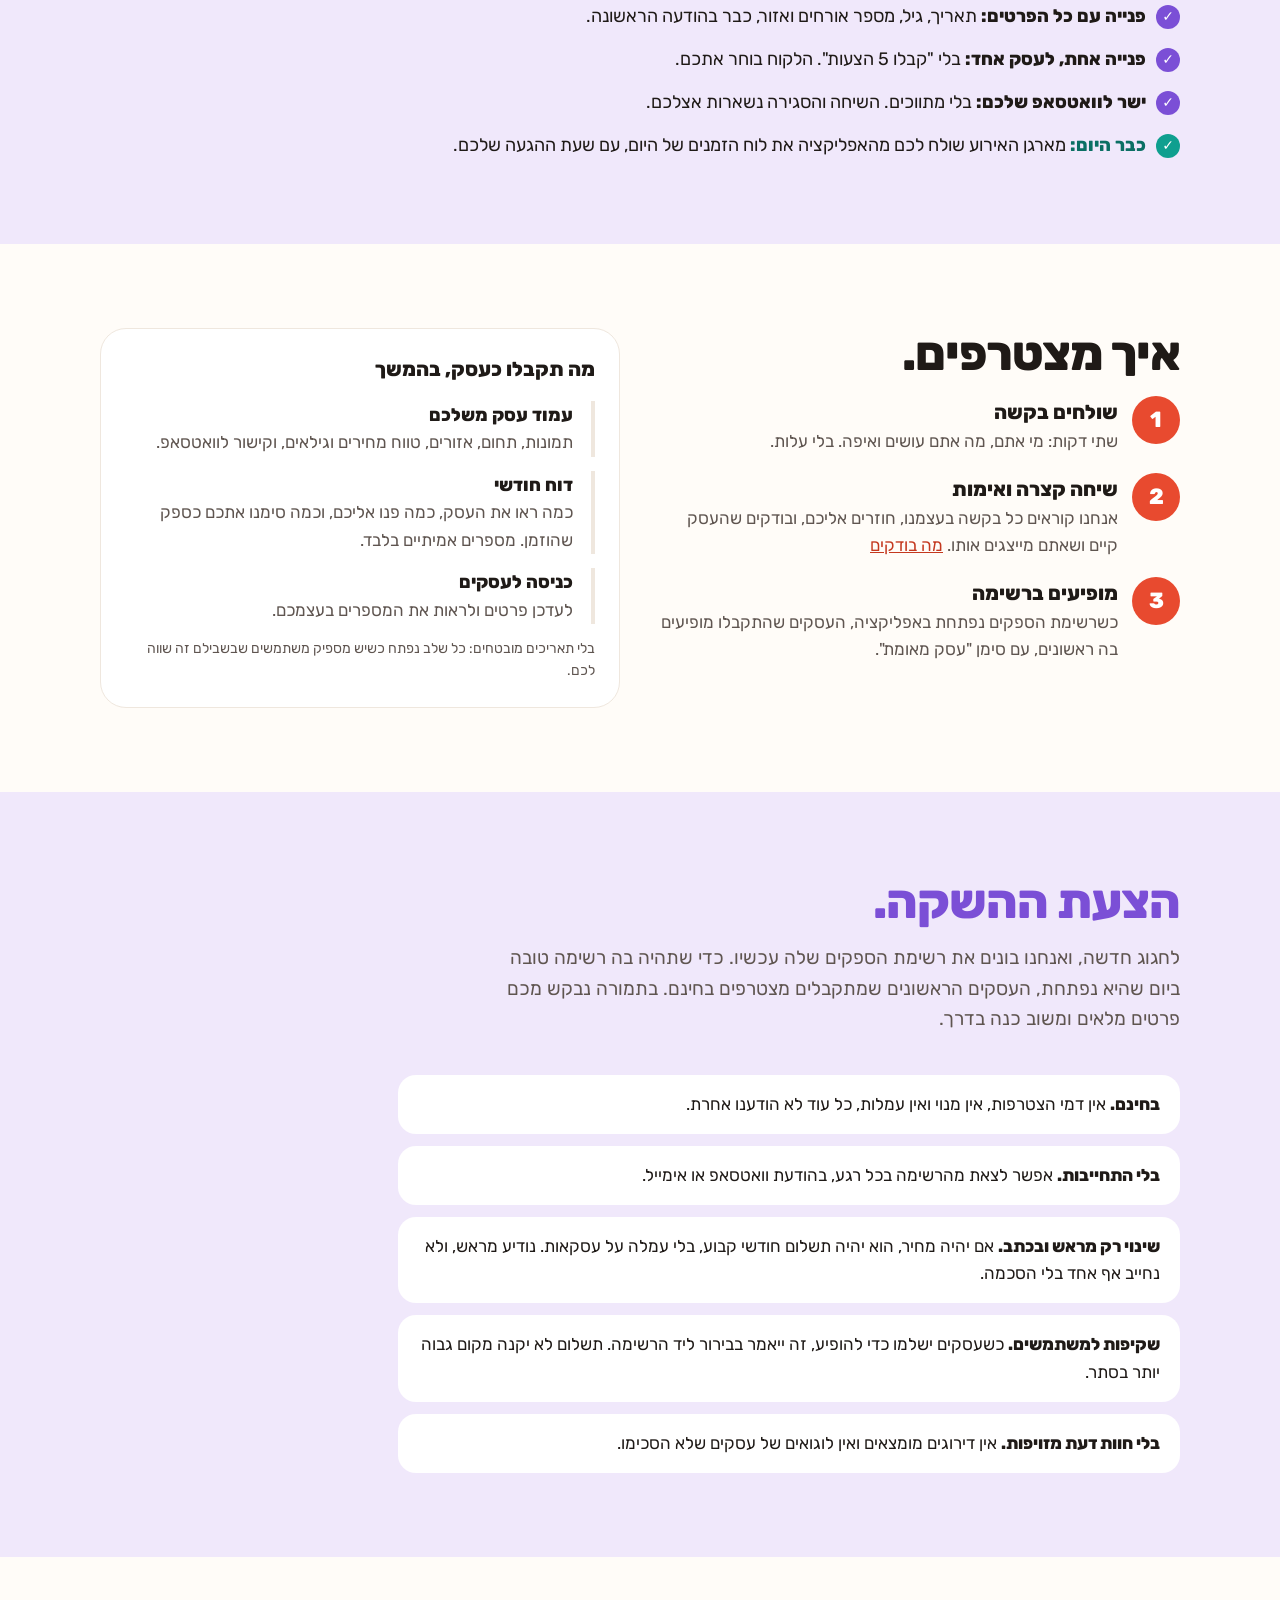
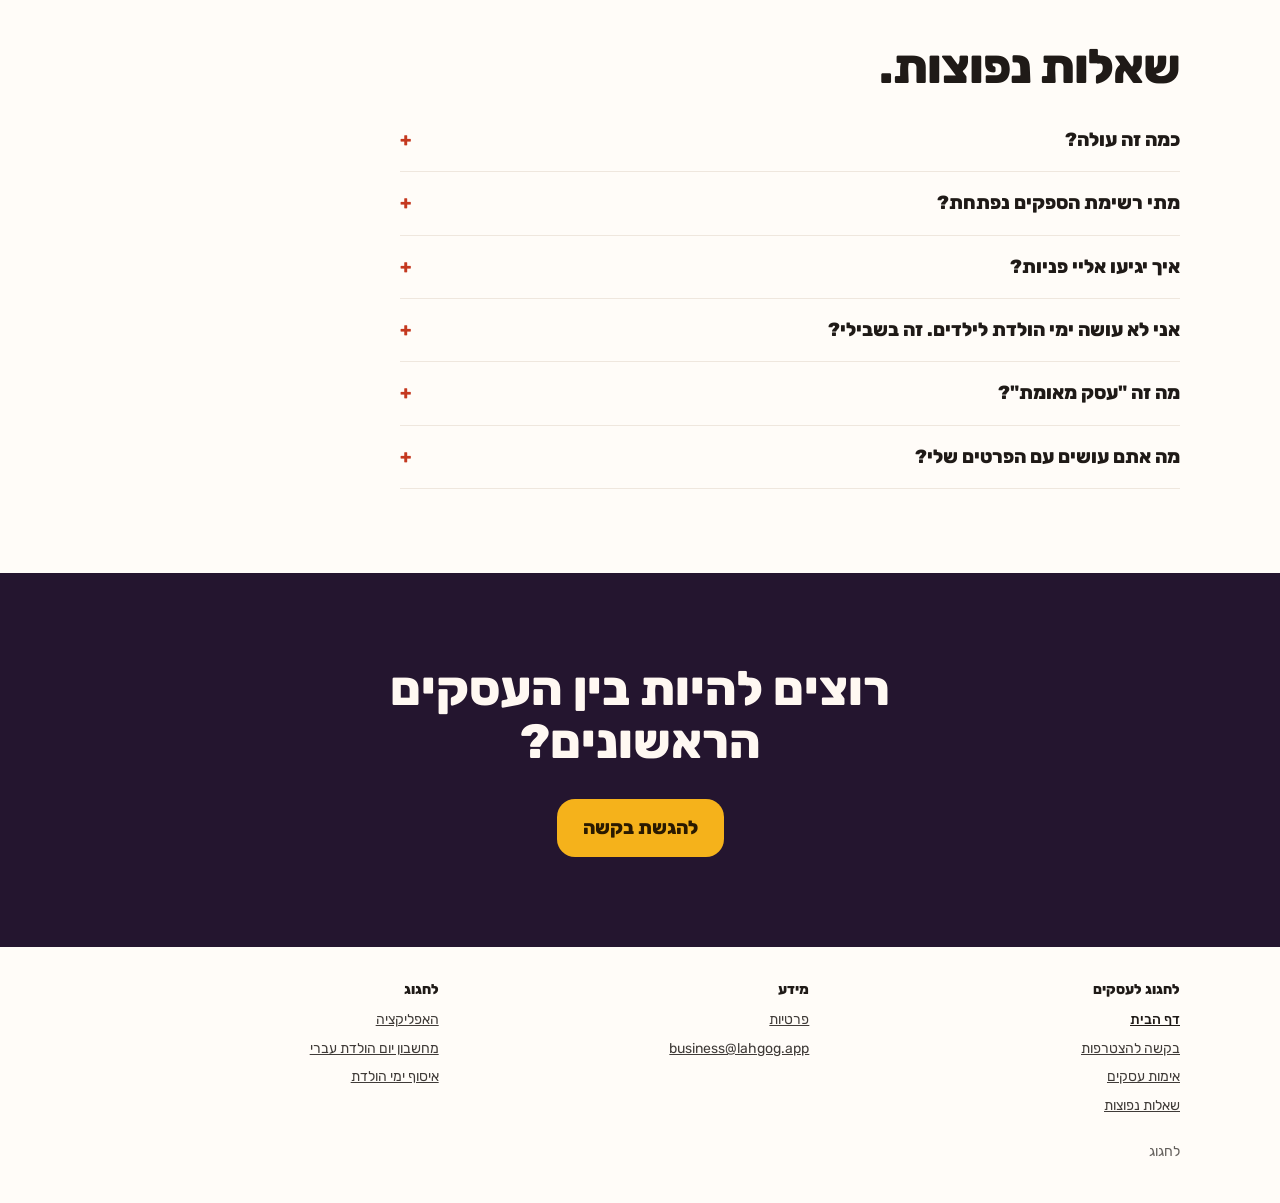
==== commit 05b89171: "Launch offer instead of founding partners; two-line hero; light strengths list" ====
--- a/index.html
+++ b/index.html
@@ -4,14 +4,14 @@
     <meta charset="utf-8" />
     <meta name="viewport" content="width=device-width, initial-scale=1" />
     <title>לחגוג לעסקים: ספקים לימי הולדת ואירועים</title>
-    <meta name="description" content="לחגוג היא אפליקציה לימי הולדת ואירועים: היא זוכרת, מזכירה ועוזרת לתכנן. ספקים לאירועים מוזמנים להצטרף כשותפים מייסדים לרשימת הספקים שלה, בחינם ובלי התחייבות." />
+    <meta name="description" content="לחגוג היא אפליקציה לימי הולדת ואירועים: היא זוכרת, מזכירה ועוזרת לתכנן. ספקים לאירועים מוזמנים להצטרף לרשימת הספקים שלה בהצעת ההשקה: העסקים הראשונים מצטרפים בחינם." />
     <meta name="color-scheme" content="light dark" />
     <meta name="theme-color" content="#24152F" />
     <link rel="canonical" href="https://lahgog.com/" />
     <meta property="og:type" content="website" />
     <meta property="og:site_name" content="לחגוג לעסקים" />
     <meta property="og:title" content="לחגוג לעסקים" />
-    <meta property="og:description" content="ספקים לימי הולדת ולאירועים: מצטרפים כשותפים מייסדים לרשימת הספקים של לחגוג, בחינם ובלי התחייבות." />
+    <meta property="og:description" content="ספקים לימי הולדת ולאירועים: הצעת ההשקה של לחגוג, העסקים הראשונים מצטרפים לרשימת הספקים בחינם." />
     <meta property="og:url" content="https://lahgog.com/" />
     <meta property="og:locale" content="he_IL" />
     <link rel="icon" href="/favicon.svg" type="image/svg+xml" />
@@ -23,8 +23,8 @@
     <link rel="stylesheet" href="/chrome.css" />
   </head>
   <body>
-    <!-- lahgog.com, "לחגוג לעסקים" (R87; round 2 on 2026-11-17: events in general, a vendor's pitch, founding-partner
-         terms, FAQ). Source of truth: yomuledet/site-biz/, mirrored to GGBoi360/lahgog-business. Rules
+    <!-- lahgog.com, "לחגוג לעסקים" (R87; round 2 on 2026-11-17: events in general, a vendor's pitch, the launch offer
+         (הצעת ההשקה), FAQ). Source of truth: yomuledet/site-biz/, mirrored to GGBoi360/lahgog-business. Rules
          (docs/website/DECISIONS.md, research/vendor-site.md and vendor-deal.md): no fake counters, numbers or logos;
          what exists today and what comes later are kept apart, and nothing later has a date; the screenshot is the
          real app. -->
@@ -33,20 +33,20 @@
       <!-- chrome:bar -->
       <header class="sitebar biz-bar">
         <a class="sb-mark" href="/"><img src="/icon.svg" alt="" width="40" height="40" />לחגוג <span class="biz-tag">לעסקים</span></a>
-        <nav class="sb-links" aria-label="ניווט"><a href="/#how">איך זה עובד</a><a href="/#terms">התנאים</a><a href="/#faq">שאלות</a><a href="/verification">אימות עסקים</a><a class="sb-biz" href="https://lahgog.app/">האפליקציה</a></nav>
+        <nav class="sb-links" aria-label="ניווט"><a href="/#how">איך זה עובד</a><a href="/#terms">הצעת ההשקה</a><a href="/#faq">שאלות</a><a href="/verification">אימות עסקים</a><a class="sb-biz" href="https://lahgog.app/">האפליקציה</a></nav>
         <a class="sb-cta" href="/apply">הצטרפות</a>
         </header>
       <!-- /chrome:bar -->
 
       <section class="wrap hero biz-hero" id="main">
         <div>
-          <h1>הלקוחות הבאים שלכם כבר מתכננים.</h1>
+          <h1><span class="nowrap">הלקוחות הבאים שלכם</span> <span class="nowrap">כבר מתכננים.</span></h1>
           <p class="lead"><a href="https://lahgog.app/">לחגוג</a> היא אפליקציה לימי הולדת ולאירועים: היא זוכרת כל תאריך, מזכירה בזמן, ועוזרת לתכנן כל שמחה, מהאורחים ועד הספקים. אנחנו בונים בה רשימת ספקים, ומזמינים עסקים להצטרף ראשונים.</p>
           <div class="cta-row">
-            <a class="go-link" href="/apply">הצטרפות כשותפים מייסדים</a>
-            <a class="ghost-link" href="#how">איך זה עובד</a>
+            <a class="go-link" href="/apply">להגשת בקשה</a>
+            <a class="ghost-link" href="#terms">הצעת ההשקה</a>
           </div>
-          <p class="hero-terms">בחינם · בלי התחייבות · בלי עמלות</p>
+          <p class="hero-terms">אפליקציה חדשה, בשלב ההשקה: מחפשים את העסקים הראשונים שיופיעו בה.</p>
         </div>
         <figure class="biz-shot">
           <div class="shot"><img src="/shots/plan-card.webp" alt="מסך תכנון אמיתי מהאפליקציה: יום הולדת בגינה, עשר משימות, ביניהן להזמין הפעלה או בעל מקצוע לילדים." width="600" height="1122" /></div>
@@ -71,6 +71,7 @@
             <li>עיצוב ובלונים</li>
             <li>DJ ומוזיקה</li>
             <li>הפקה וארגון</li>
+            <li>אחר</li>
           </ul>
           <p class="chips-key"><span class="dot"></span> נפתחים ראשונים</p>
         </div>
@@ -80,12 +81,12 @@
         <div class="wrap">
           <h2 id="why-title">פנייה מתוך תכנון, לא עוד מודעה.</h2>
           <p class="intro">רוב הפורטלים מוכרים חשיפה. לחגוג נמצאת ברגע שבו מחליטים: כשהורה או מארגן כבר בונים את האירוע, עם תאריך, אורחים ותקציב. כך תעבוד רשימת הספקים:</p>
-          <div class="value-grid">
-            <article><h3>פנייה עם כל הפרטים</h3><p>מי שיפנה אליכם מתוך התכנון יוכל לצרף את התאריך, הגיל, מספר האורחים והאזור, כדי שתוכלו לענות כבר בהודעה הראשונה.</p></article>
-            <article><h3>פנייה אחת, לעסק אחד</h3><p>בלי טופס "קבלו 5 הצעות". הלקוח בוחר אתכם ופונה אליכם, ורק אליכם.</p></article>
-            <article><h3>ישר לוואטסאפ שלכם</h3><p>בלי תיבת הודעות של פלטפורמה ובלי מתווכים. השיחה, המחיר והסגירה נשארים אצלכם.</p></article>
-            <article class="today"><h3>כבר היום: יום האירוע מסודר</h3><p>מארגן האירוע שולח לספקים מהאפליקציה את לוח הזמנים של היום, עם שעת ההגעה של כל אחד.</p></article>
-          </div>
+          <ul class="strengths">
+            <li><b>פנייה עם כל הפרטים:</b> תאריך, גיל, מספר אורחים ואזור, כבר בהודעה הראשונה.</li>
+            <li><b>פנייה אחת, לעסק אחד:</b> בלי "קבלו 5 הצעות". הלקוח בוחר אתכם.</li>
+            <li><b>ישר לוואטסאפ שלכם:</b> בלי מתווכים. השיחה והסגירה נשארות אצלכם.</li>
+            <li class="today"><b>כבר היום:</b> מארגן האירוע שולח לכם מהאפליקציה את לוח הזמנים של היום, עם שעת ההגעה שלכם.</li>
+          </ul>
         </div>
       </section>
 
@@ -113,7 +114,8 @@
 
       <section class="band soft" id="terms" aria-labelledby="terms-title">
         <div class="wrap">
-          <h2 id="terms-title">תנאי השותפים המייסדים.</h2>
+          <h2 id="terms-title">הצעת ההשקה.</h2>
+          <p class="intro">לחגוג חדשה, ואנחנו בונים את רשימת הספקים שלה עכשיו. כדי שתהיה בה רשימה טובה ביום שהיא נפתחת, העסקים הראשונים שמתקבלים מצטרפים בחינם. בתמורה נבקש מכם פרטים מלאים ומשוב כנה בדרך.</p>
           <ul class="terms-list">
             <li><b>בחינם.</b> אין דמי הצטרפות, אין מנוי ואין עמלות, כל עוד לא הודענו אחרת.</li>
             <li><b>בלי התחייבות.</b> אפשר לצאת מהרשימה בכל רגע, בהודעת וואטסאפ או אימייל.</li>
@@ -130,7 +132,7 @@
           <div class="faq">
             <details>
               <summary>כמה זה עולה?</summary>
-              <p>היום כלום. שותפים מייסדים מופיעים בחינם. אם בעתיד יהיה מחיר, הוא יהיה תשלום חודשי קבוע, ונודיע עליו מראש ובכתב. בלי עמלה על עסקאות.</p>
+              <p>בהצעת ההשקה, כלום: העסקים הראשונים מופיעים בחינם. אם בעתיד יהיה מחיר, הוא יהיה תשלום חודשי קבוע, ונודיע עליו מראש ובכתב. בלי עמלה על עסקאות.</p>
             </details>
             <details>
               <summary>מתי רשימת הספקים נפתחת?</summary>
@@ -159,8 +161,8 @@
 
     <section class="closing" aria-labelledby="closing-title">
       <div class="wrap">
-        <h2 id="closing-title">רוצים להיות בין הראשונים?</h2>
-        <a class="go-link" href="/apply">הצטרפות כשותפים מייסדים</a>
+        <h2 id="closing-title">רוצים להיות בין העסקים הראשונים?</h2>
+        <a class="go-link" href="/apply">להגשת בקשה</a>
       </div>
     </section>
 
--- a/biz.css
+++ b/biz.css
@@ -24,7 +24,9 @@
 .biz-bar .sb-cta:focus-visible { outline: 3px solid #fff8f2; outline-offset: 2px; }
 @media (max-width: 760px) { .biz-bar > .sb-links { display: none; } }
 .plain-top.sitebar .biz-tag { background: var(--lavender); color: var(--violet); }
-.biz-hero h1 { max-width: 13ch; }
+/* Two lines on a computer ("הלקוחות הבאים שלכם / כבר מתכננים."); a phone may wrap inside them. */
+.biz-hero h1 { max-width: none; }
+@media (min-width: 900px) { .biz-hero h1 .nowrap { display: block; white-space: nowrap; } }
 .cta-row { display: flex; flex-wrap: wrap; align-items: center; gap: 12px 20px; }
 .ghost-link { color: #fff8f2; font-weight: 500; text-underline-offset: 4px; }
 .hero-terms { margin: 16px 0 0; font-size: 15px; color: rgba(255, 248, 242, 0.72); }
@@ -40,6 +42,13 @@
 .chips li.first { border-color: var(--coral); }
 .chips li.first::before, .chips-key .dot { content: ''; display: inline-block; width: 8px; height: 8px; border-radius: 50%; background: var(--coral); margin-inline-end: 8px; vertical-align: middle; }
 .chips-key { margin: 14px 0 0; font-size: 14px; color: var(--muted); }
+/* The strengths: a light list, one line each (owner: the cards were heavy, nobody reads them). */
+.strengths { list-style: none; margin: 0; padding: 0; display: grid; gap: 14px; max-width: 44em; font-size: 18px; }
+.strengths li { position: relative; padding-inline-start: 34px; }
+.strengths li::before { content: "✓"; position: absolute; inset-inline-start: 0; top: 0; width: 24px; height: 24px; border-radius: 50%; background: var(--violet); color: #fff; font-size: 14px; font-weight: 800; display: grid; place-items: center; margin-top: 3px; }
+.strengths b { font-weight: 800; }
+.strengths li.today::before { background: var(--teal); }
+.strengths li.today b { color: var(--teal-ink); }
 .value-grid { display: grid; gap: 14px; }
 @media (min-width: 760px) { .value-grid { grid-template-columns: 1fr 1fr; } }
 .value-grid article { background: var(--surface); border-radius: 22px; padding: 22px; }
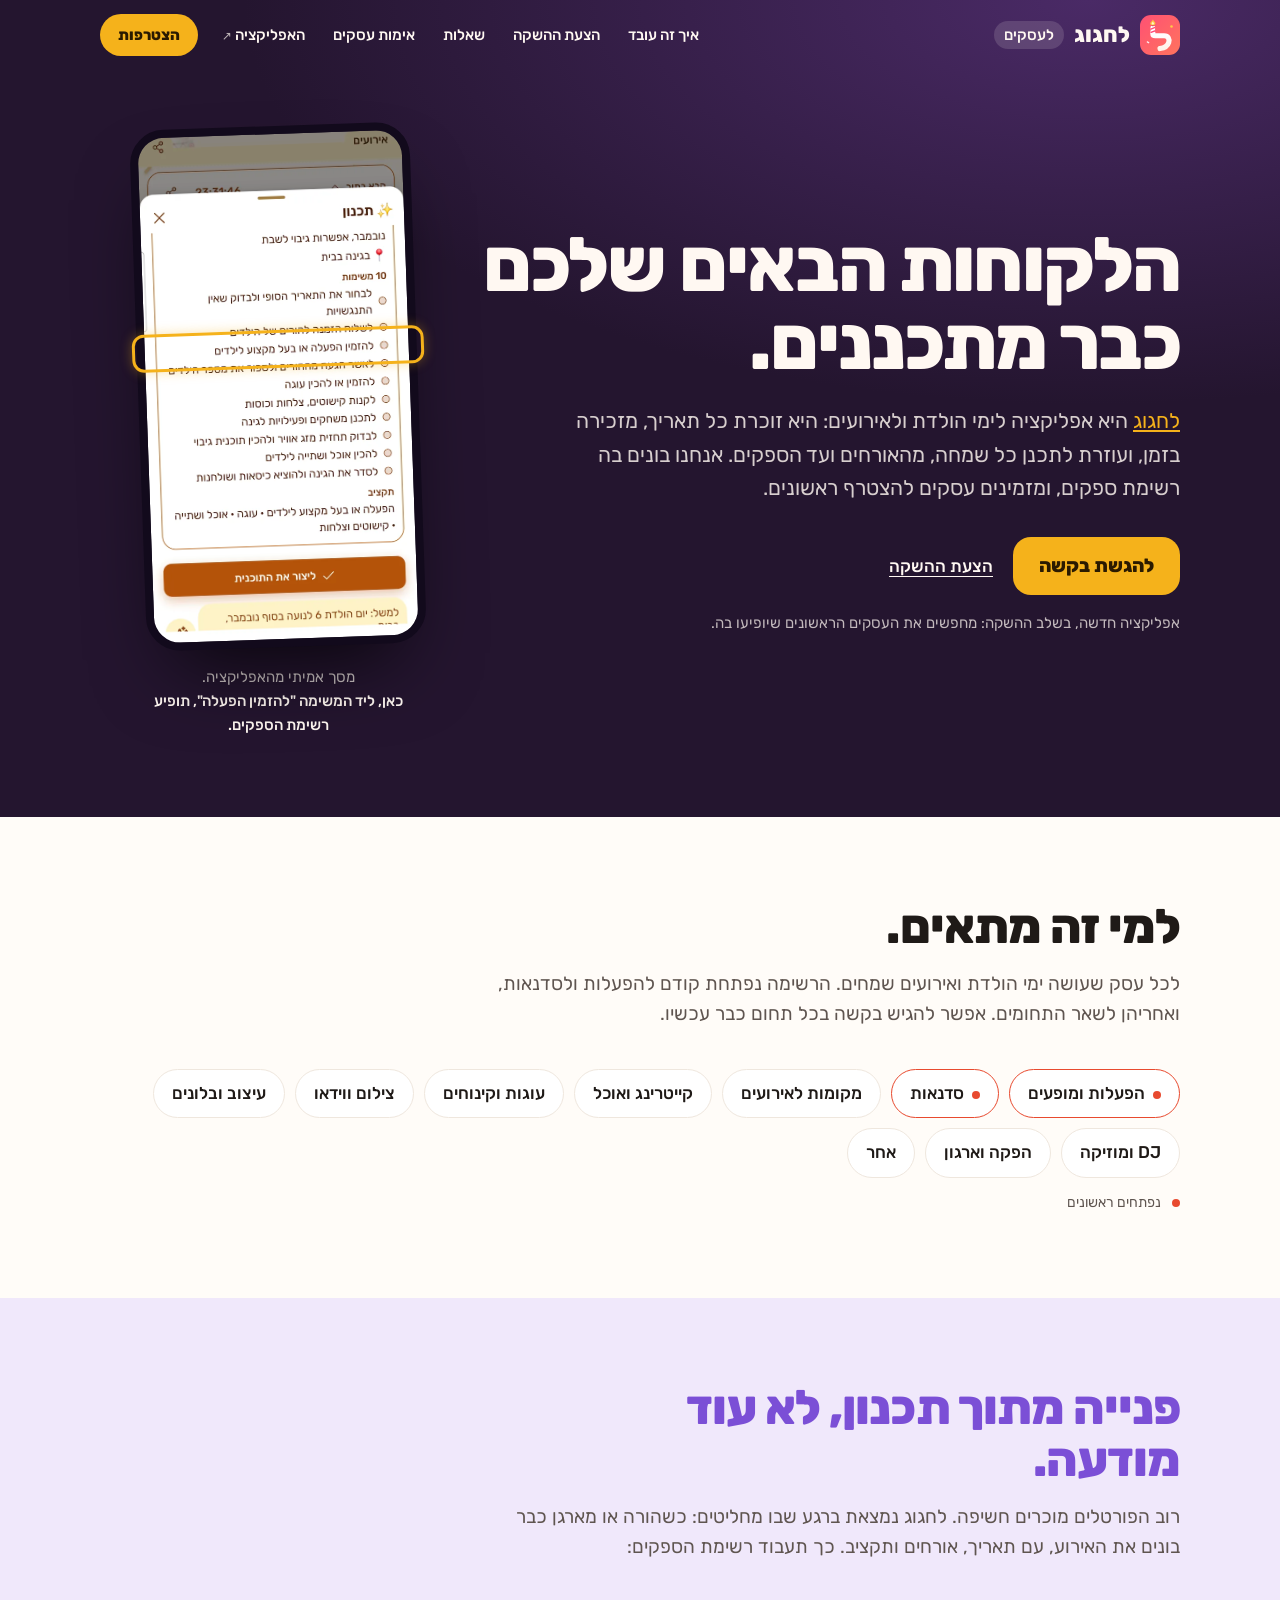
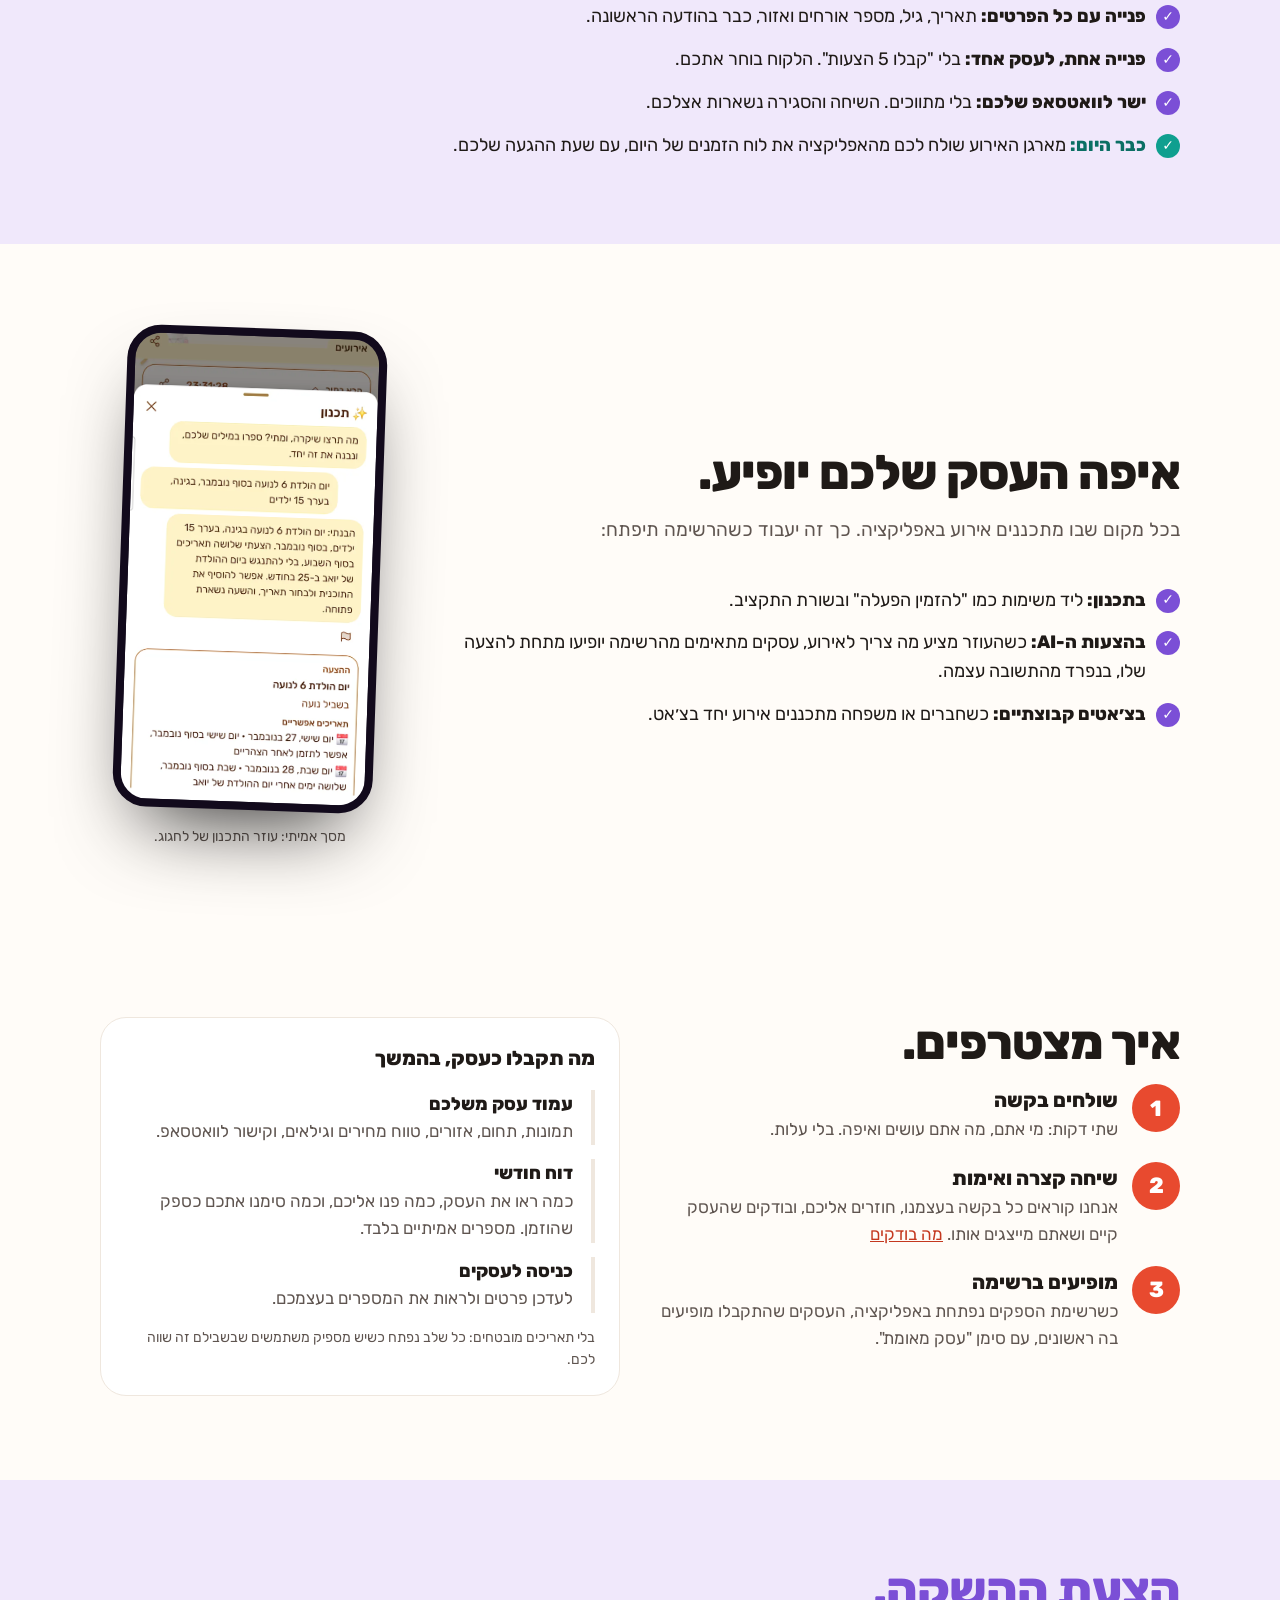
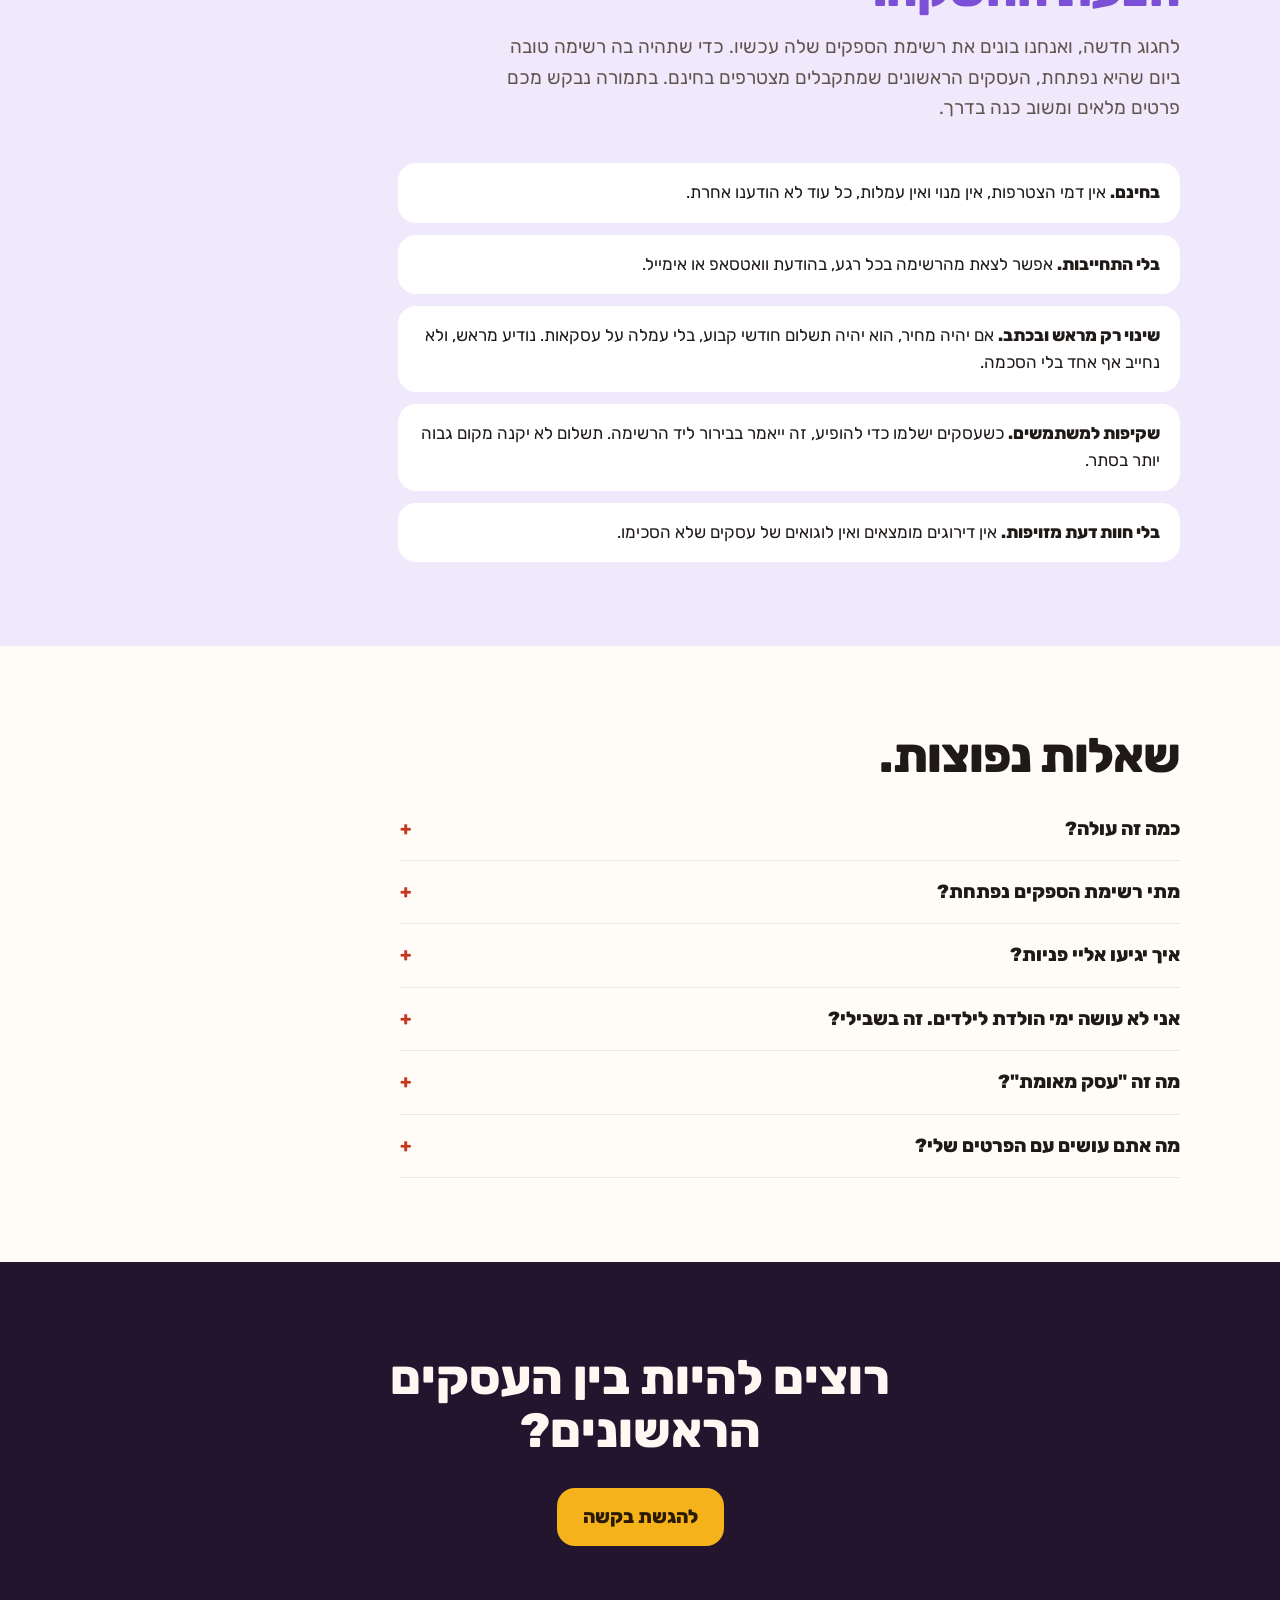
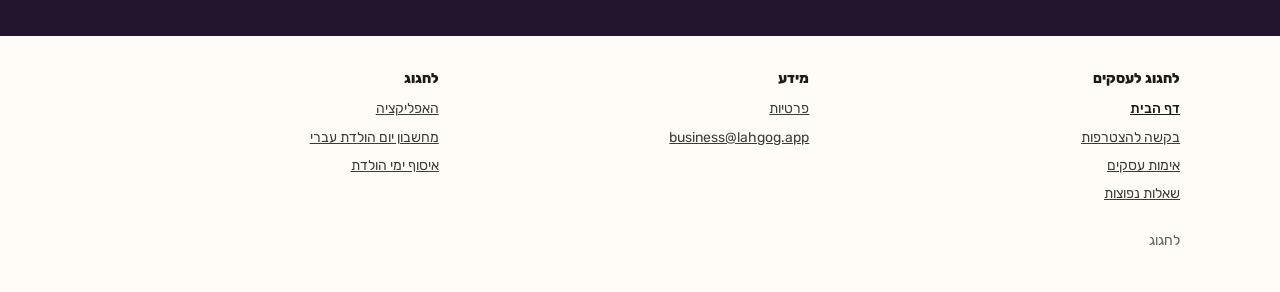
==== commit b3bc8949: "Where a business will appear: the planner, the AI's suggestions, group chats" ====
--- a/index.html
+++ b/index.html
@@ -49,7 +49,7 @@
           <p class="hero-terms">אפליקציה חדשה, בשלב ההשקה: מחפשים את העסקים הראשונים שיופיעו בה.</p>
         </div>
         <figure class="biz-shot">
-          <div class="shot"><img src="/shots/plan-card.webp" alt="מסך תכנון אמיתי מהאפליקציה: יום הולדת בגינה, עשר משימות, ביניהן להזמין הפעלה או בעל מקצוע לילדים." width="600" height="1122" /></div>
+          <div class="shot"><img src="/shots/plan-card.webp" alt="מסך תכנון אמיתי מהאפליקציה: יום הולדת בגינה, עשר משימות, ביניהן להזמין הפעלה או בעל מקצוע לילדים." width="600" height="1147" /></div>
           <span class="spot" aria-hidden="true"></span>
           <figcaption>מסך אמיתי מהאפליקציה. <b>כאן, ליד המשימה "להזמין הפעלה", תופיע רשימת הספקים.</b></figcaption>
         </figure>
@@ -87,6 +87,24 @@
             <li><b>ישר לוואטסאפ שלכם:</b> בלי מתווכים. השיחה והסגירה נשארות אצלכם.</li>
             <li class="today"><b>כבר היום:</b> מארגן האירוע שולח לכם מהאפליקציה את לוח הזמנים של היום, עם שעת ההגעה שלכם.</li>
           </ul>
+        </div>
+      </section>
+
+      <section class="band" aria-labelledby="where-title">
+        <div class="wrap where">
+          <div>
+            <h2 id="where-title">איפה העסק שלכם יופיע.</h2>
+            <p class="intro">בכל מקום שבו מתכננים אירוע באפליקציה. כך זה יעבוד כשהרשימה תיפתח:</p>
+            <ul class="strengths">
+              <li><b>בתכנון:</b> ליד משימות כמו "להזמין הפעלה" ובשורת התקציב.</li>
+              <li><b>בהצעות ה-AI:</b> כשהעוזר מציע מה צריך לאירוע, עסקים מתאימים מהרשימה יופיעו מתחת להצעה שלו, בנפרד מהתשובה עצמה.</li>
+              <li><b>בצ׳אטים קבוצתיים:</b> כשחברים או משפחה מתכננים אירוע יחד בצ׳אט.</li>
+            </ul>
+          </div>
+          <figure class="where-shot">
+            <div class="shot"><img src="/shots/plan-chat.webp" alt="מסך אמיתי מהאפליקציה: עוזר התכנון מבין את הבקשה ליום הולדת 6 בגינה ומציע תאריכים." width="600" height="1147" loading="lazy" /></div>
+            <figcaption>מסך אמיתי: עוזר התכנון של לחגוג.</figcaption>
+          </figure>
         </div>
       </section>
 
--- a/biz.css
+++ b/biz.css
@@ -32,8 +32,8 @@
 .hero-terms { margin: 16px 0 0; font-size: 15px; color: rgba(255, 248, 242, 0.72); }
 .biz-shot { margin: 0; position: relative; width: 280px; justify-self: center; }
 .biz-shot .shot { transform: rotate(-2deg); }
-/* The to-do "להזמין הפעלה או בעל מקצוע לילדים" in the screenshot: its row is at 43.5% of the 600×1122 image, which
-   is 264 px wide here (280 minus the 8 px frame), so its centre is 8 + 0.435 × 493.7 ≈ 223 px from the top. */
+/* The to-do "להזמין הפעלה או בעל מקצוע לילדים" in the screenshot: its row is at ~43% of the 600×1147 image, which
+   is 264 px wide here (280 minus the 8 px frame), placed by measuring the render (re-measure if the image changes). */
 .biz-shot .spot { position: absolute; inset-inline: -6px; top: 204px; height: 38px; border: 3px solid var(--saffron); border-radius: 12px; transform: rotate(-2deg); box-shadow: 0 0 12px rgba(245, 178, 27, 0.35); pointer-events: none; }
 .biz-shot figcaption { margin-top: 18px; font-size: 15px; color: rgba(255, 248, 242, 0.78); text-align: center; }
 .biz-shot figcaption b { display: block; color: #fff8f2; font-weight: 500; }
@@ -49,6 +49,12 @@
 .strengths b { font-weight: 800; }
 .strengths li.today::before { background: var(--teal); }
 .strengths li.today b { color: var(--teal-ink); }
+/* Where a business will appear: the list beside a real screenshot. */
+.where { display: grid; gap: 36px; align-items: center; }
+@media (min-width: 900px) { .where { grid-template-columns: 1fr 300px; } }
+.where-shot { margin: 0; width: 260px; justify-self: center; }
+.where-shot .shot { transform: rotate(2deg); }
+.where-shot figcaption { margin-top: 16px; font-size: 14px; color: var(--muted); text-align: center; }
 .value-grid { display: grid; gap: 14px; }
 @media (min-width: 760px) { .value-grid { grid-template-columns: 1fr 1fr; } }
 .value-grid article { background: var(--surface); border-radius: 22px; padding: 22px; }
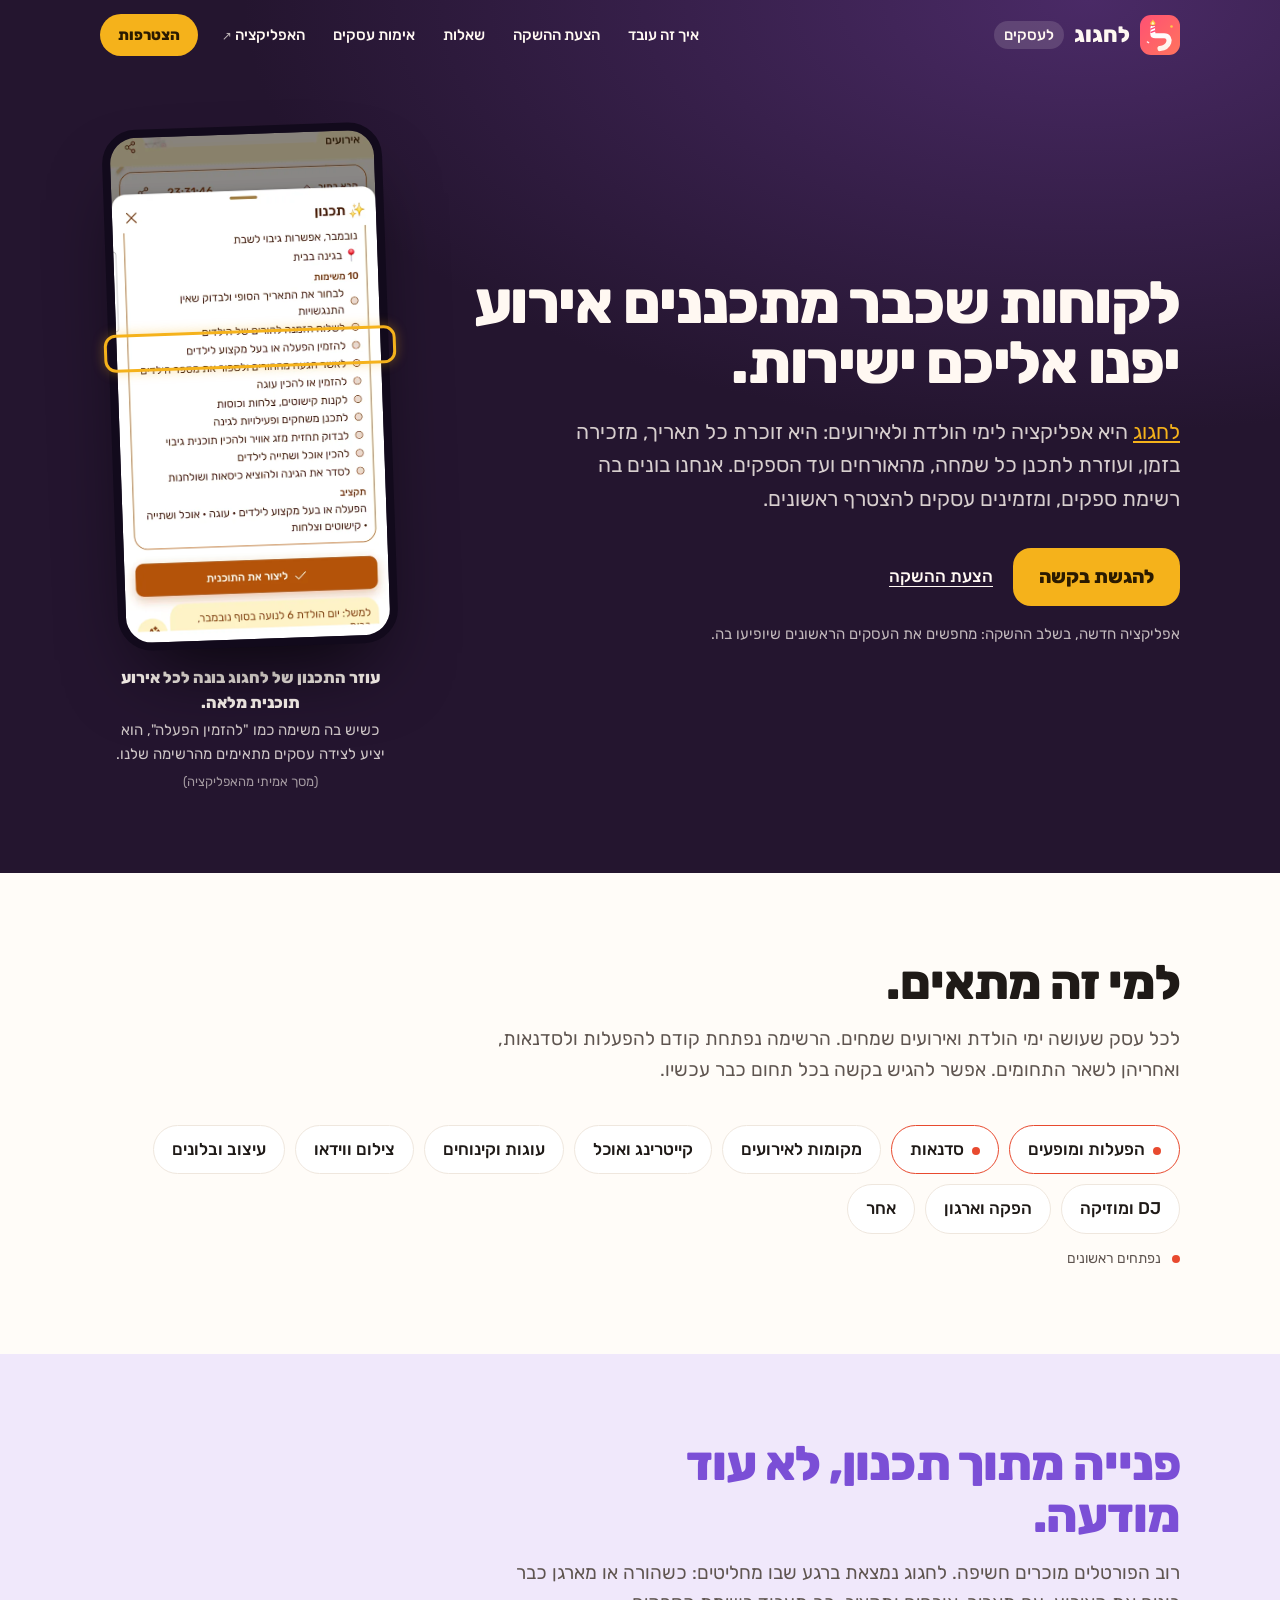
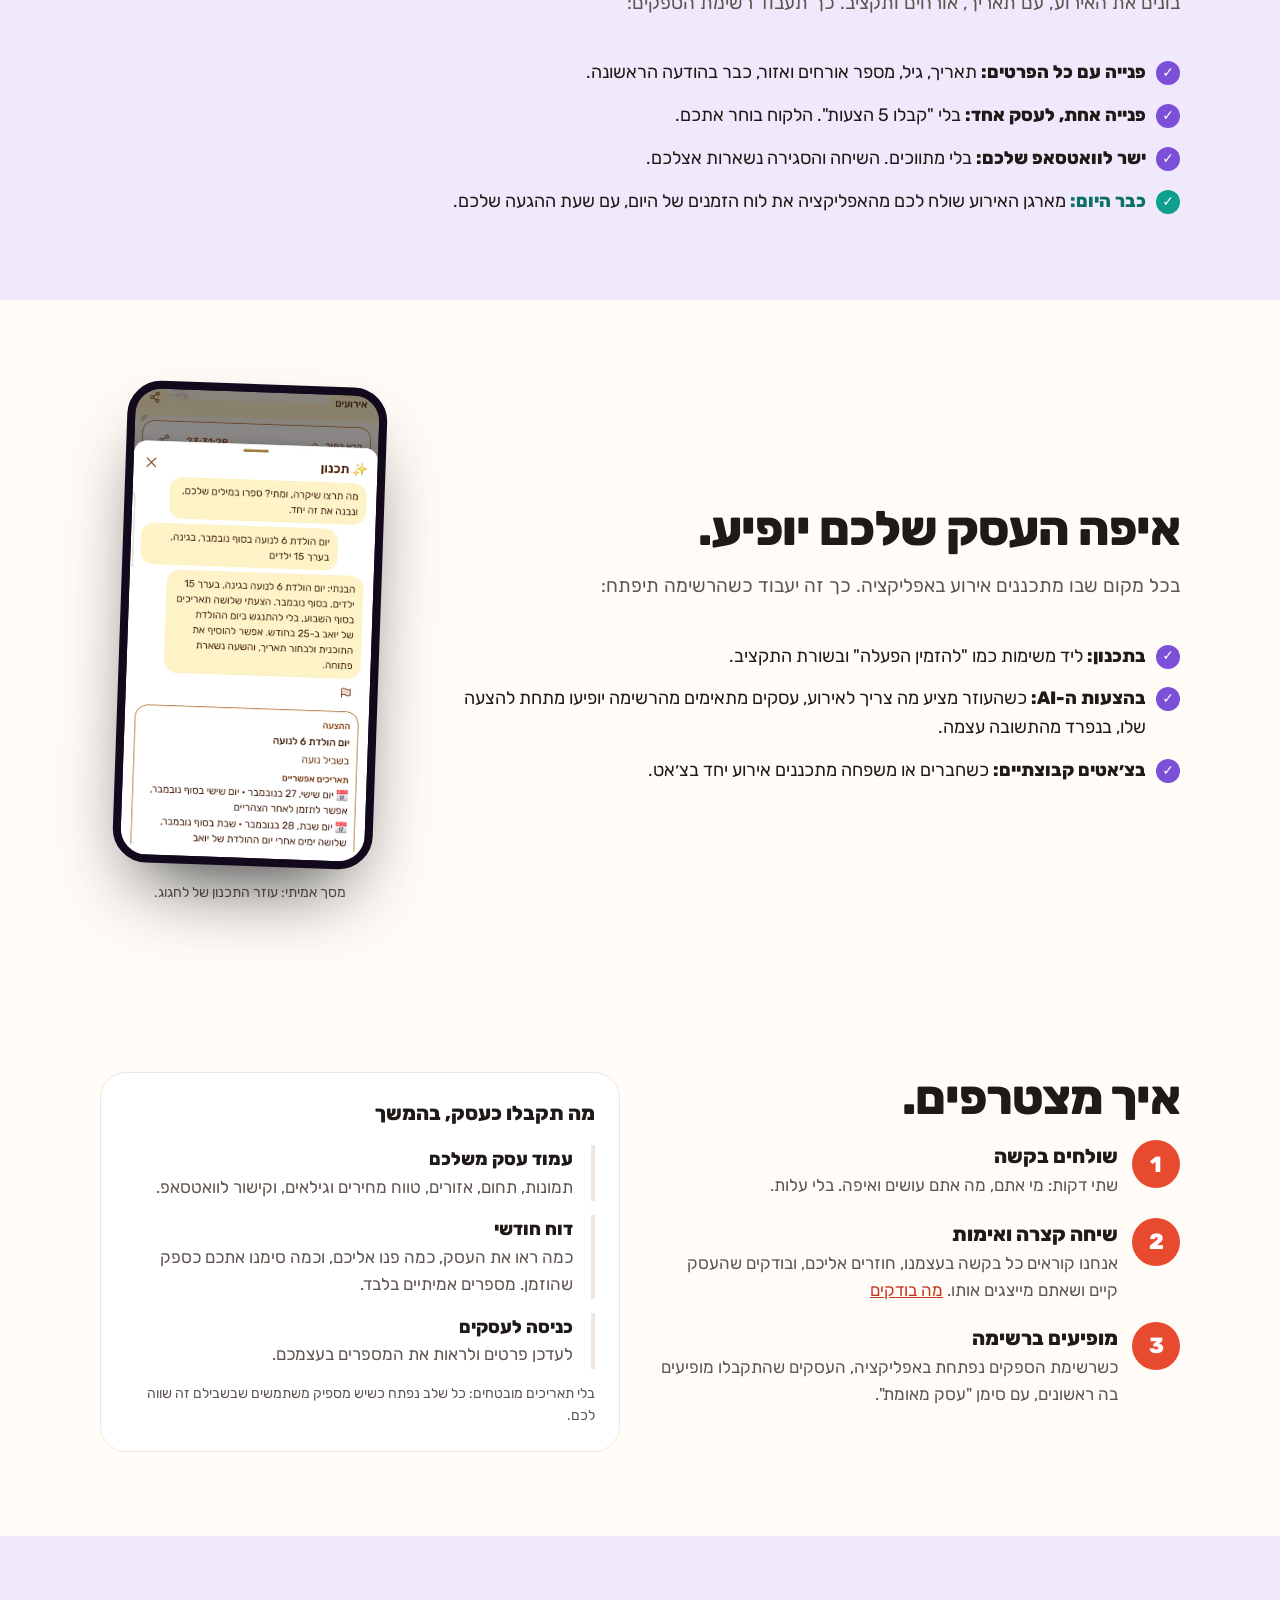
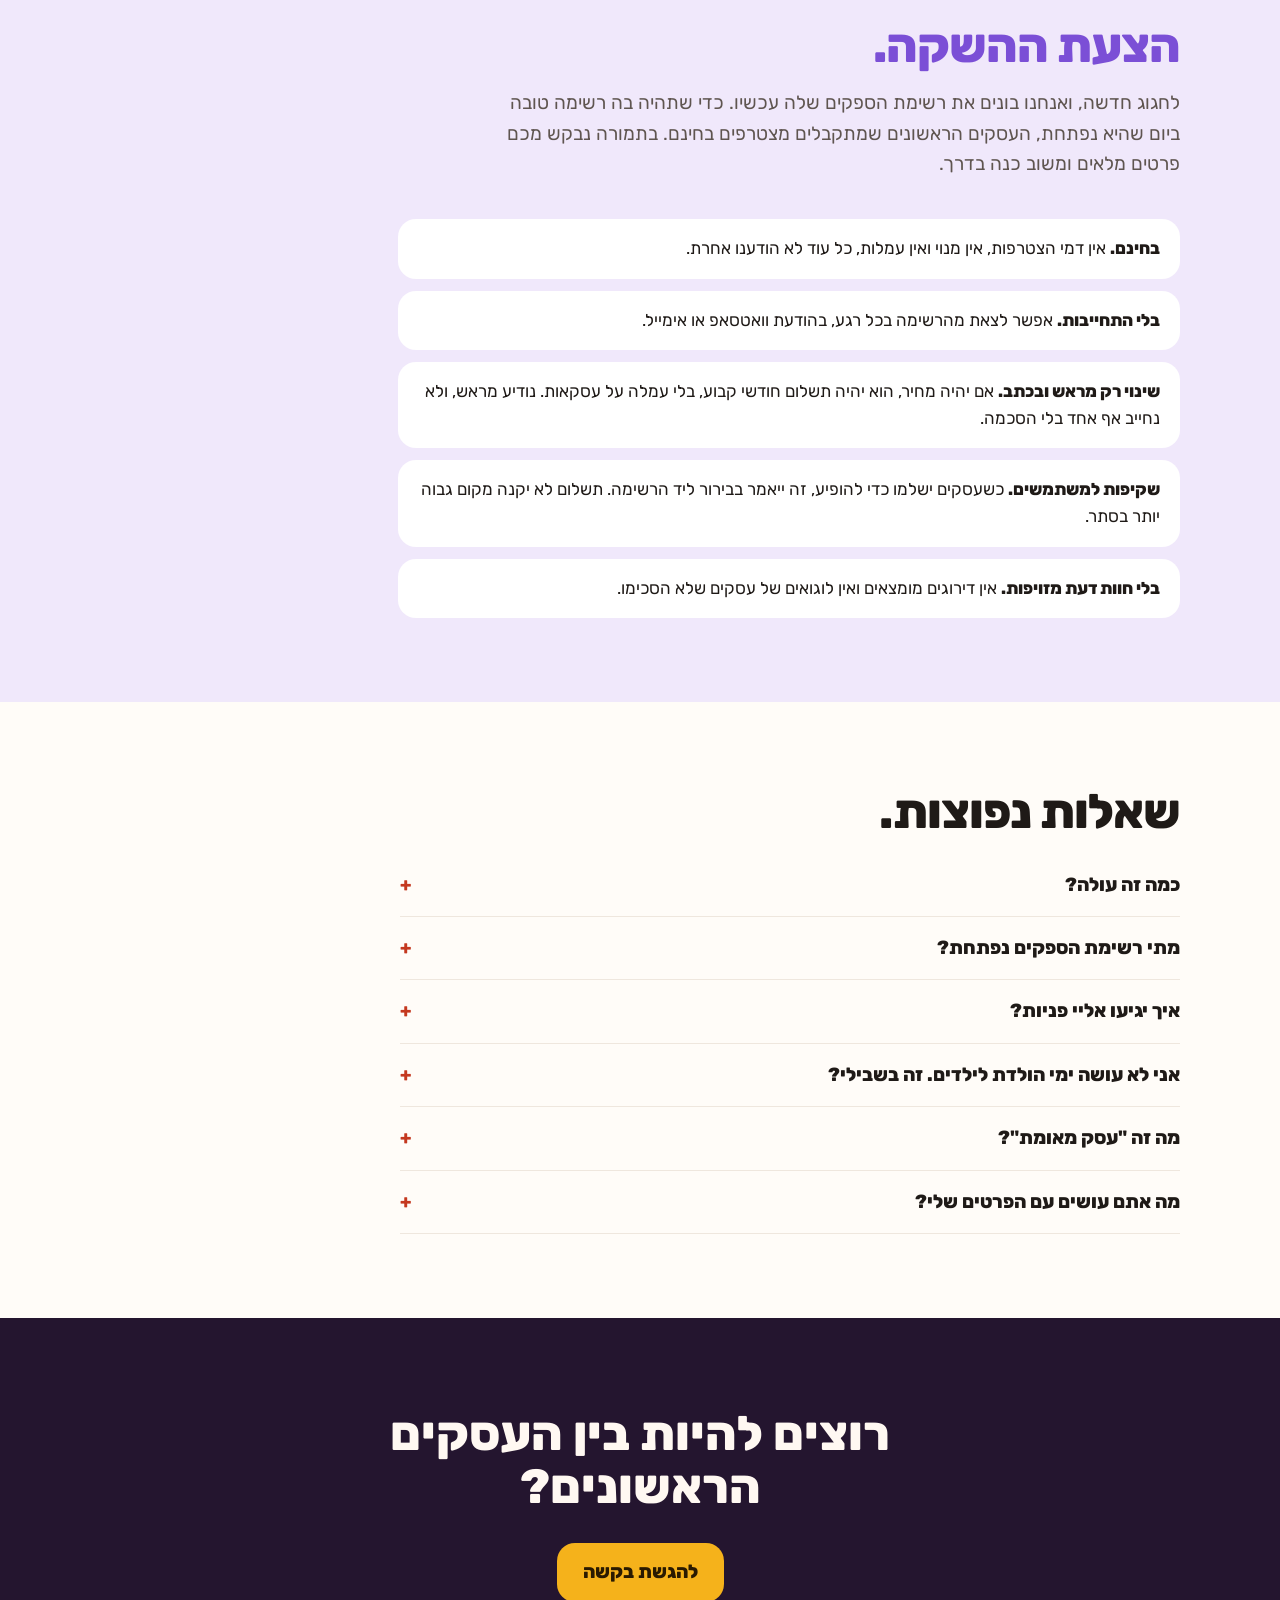
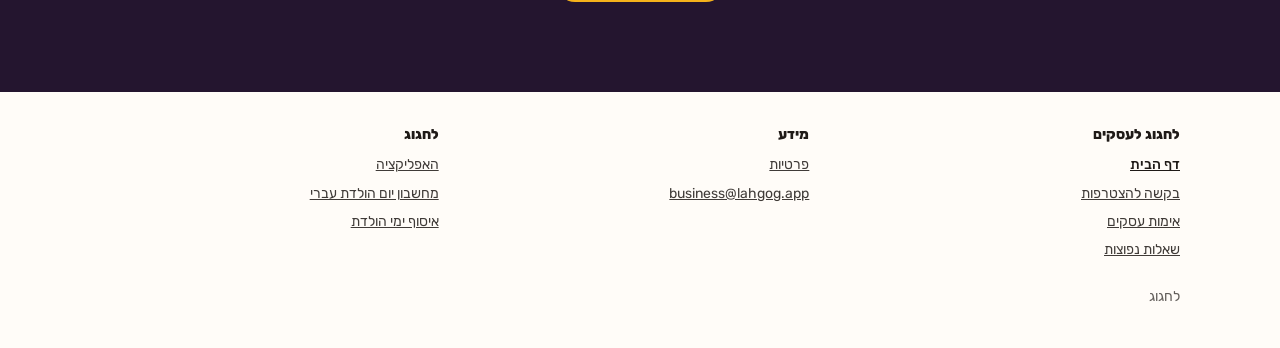
==== commit eb75c9a9: "New hero; the screenshot captioned as the AI planner" ====
--- a/index.html
+++ b/index.html
@@ -40,7 +40,7 @@
 
       <section class="wrap hero biz-hero" id="main">
         <div>
-          <h1><span class="nowrap">הלקוחות הבאים שלכם</span> <span class="nowrap">כבר מתכננים.</span></h1>
+          <h1><span class="nowrap">לקוחות שכבר מתכננים אירוע</span> <span class="nowrap">יפנו אליכם ישירות.</span></h1>
           <p class="lead"><a href="https://lahgog.app/">לחגוג</a> היא אפליקציה לימי הולדת ולאירועים: היא זוכרת כל תאריך, מזכירה בזמן, ועוזרת לתכנן כל שמחה, מהאורחים ועד הספקים. אנחנו בונים בה רשימת ספקים, ומזמינים עסקים להצטרף ראשונים.</p>
           <div class="cta-row">
             <a class="go-link" href="/apply">להגשת בקשה</a>
@@ -51,7 +51,7 @@
         <figure class="biz-shot">
           <div class="shot"><img src="/shots/plan-card.webp" alt="מסך תכנון אמיתי מהאפליקציה: יום הולדת בגינה, עשר משימות, ביניהן להזמין הפעלה או בעל מקצוע לילדים." width="600" height="1147" /></div>
           <span class="spot" aria-hidden="true"></span>
-          <figcaption>מסך אמיתי מהאפליקציה. <b>כאן, ליד המשימה "להזמין הפעלה", תופיע רשימת הספקים.</b></figcaption>
+          <figcaption><b>עוזר התכנון של לחגוג בונה לכל אירוע תוכנית מלאה.</b> כשיש בה משימה כמו "להזמין הפעלה", הוא יציע לצידה עסקים מתאימים מהרשימה שלנו. <span>(מסך אמיתי מהאפליקציה)</span></figcaption>
         </figure>
       </section>
     </div>
--- a/biz.css
+++ b/biz.css
@@ -26,7 +26,13 @@
 .plain-top.sitebar .biz-tag { background: var(--lavender); color: var(--violet); }
 /* Two lines on a computer ("הלקוחות הבאים שלכם / כבר מתכננים."); a phone may wrap inside them. */
 .biz-hero h1 { max-width: none; }
-@media (min-width: 900px) { .biz-hero h1 .nowrap { display: block; white-space: nowrap; } }
+/* The text column takes what's left beside the 280 px phone, and the two lines are sized to fit it (a fixed
+   nowrap line used to push the phone off the page). */
+@media (min-width: 900px) {
+  .biz-hero { grid-template-columns: minmax(0, 1fr) 300px; }
+  .biz-hero h1 { font-size: clamp(40px, 4.6vw, 64px); }
+  .biz-hero h1 .nowrap { display: block; white-space: nowrap; }
+}
 .cta-row { display: flex; flex-wrap: wrap; align-items: center; gap: 12px 20px; }
 .ghost-link { color: #fff8f2; font-weight: 500; text-underline-offset: 4px; }
 .hero-terms { margin: 16px 0 0; font-size: 15px; color: rgba(255, 248, 242, 0.72); }
@@ -36,7 +42,8 @@
    is 264 px wide here (280 minus the 8 px frame), placed by measuring the render (re-measure if the image changes). */
 .biz-shot .spot { position: absolute; inset-inline: -6px; top: 204px; height: 38px; border: 3px solid var(--saffron); border-radius: 12px; transform: rotate(-2deg); box-shadow: 0 0 12px rgba(245, 178, 27, 0.35); pointer-events: none; }
 .biz-shot figcaption { margin-top: 18px; font-size: 15px; color: rgba(255, 248, 242, 0.78); text-align: center; }
-.biz-shot figcaption b { display: block; color: #fff8f2; font-weight: 500; }
+.biz-shot figcaption b { display: block; color: #fff8f2; font-weight: 800; font-size: 16px; margin-bottom: 2px; }
+.biz-shot figcaption span { display: block; margin-top: 6px; font-size: 13px; opacity: 0.75; }
 .chips { list-style: none; margin: 0; padding: 0; display: flex; flex-wrap: wrap; gap: 10px; }
 .chips li { padding: 10px 18px; border-radius: 999px; border: 1.5px solid var(--line); background: var(--surface); font-weight: 500; }
 .chips li.first { border-color: var(--coral); }
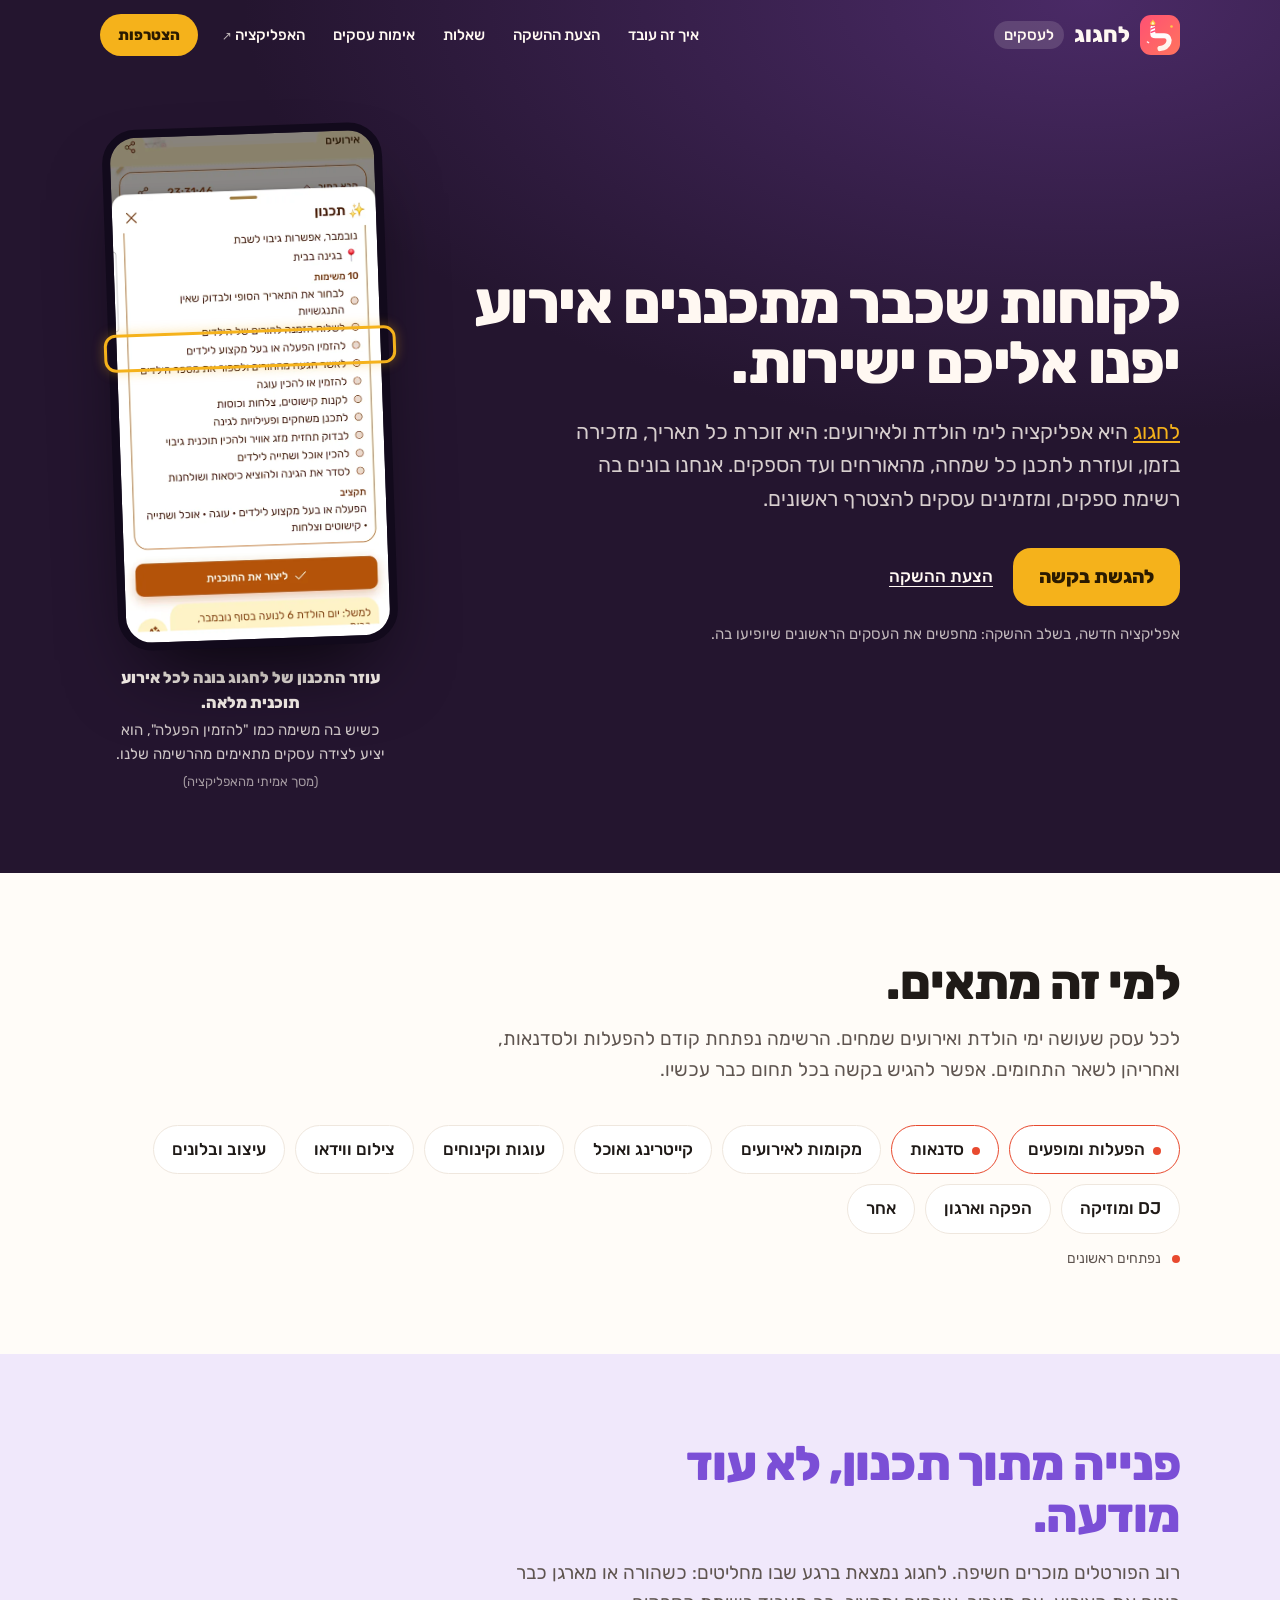
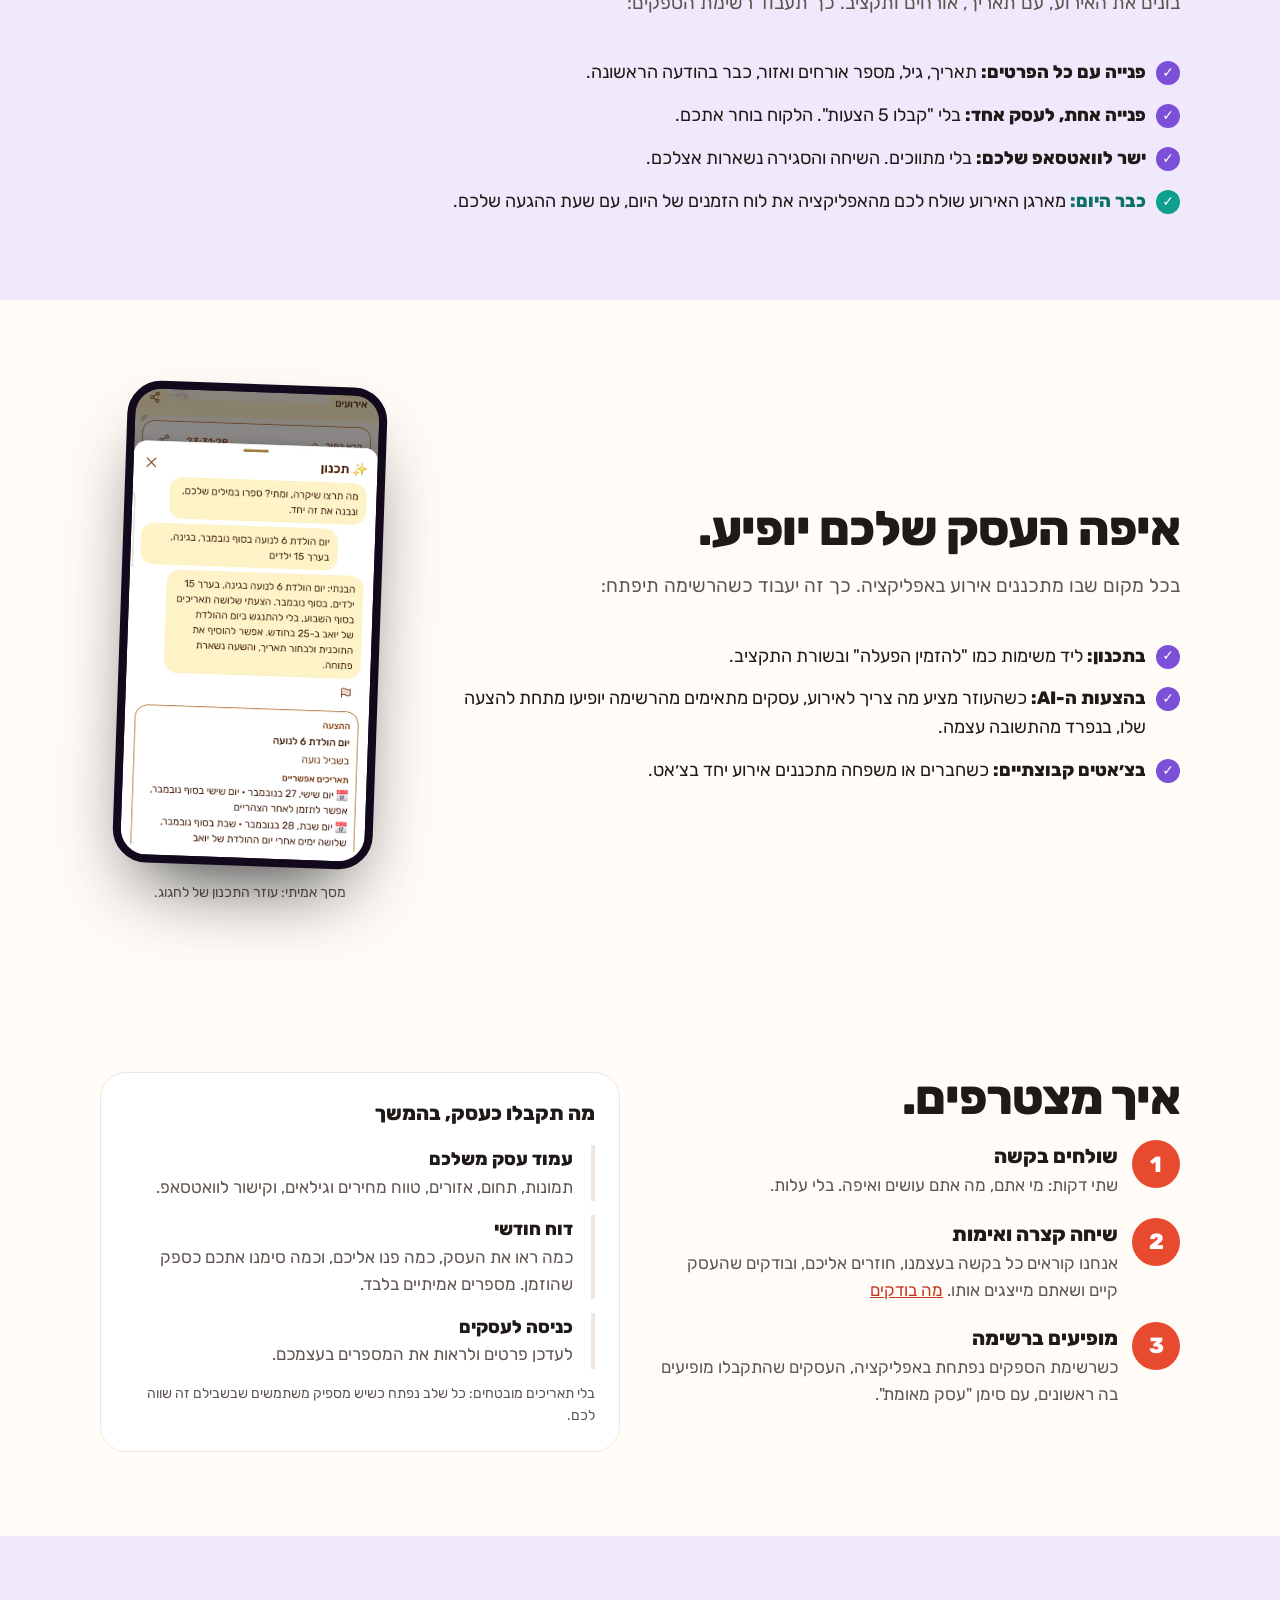
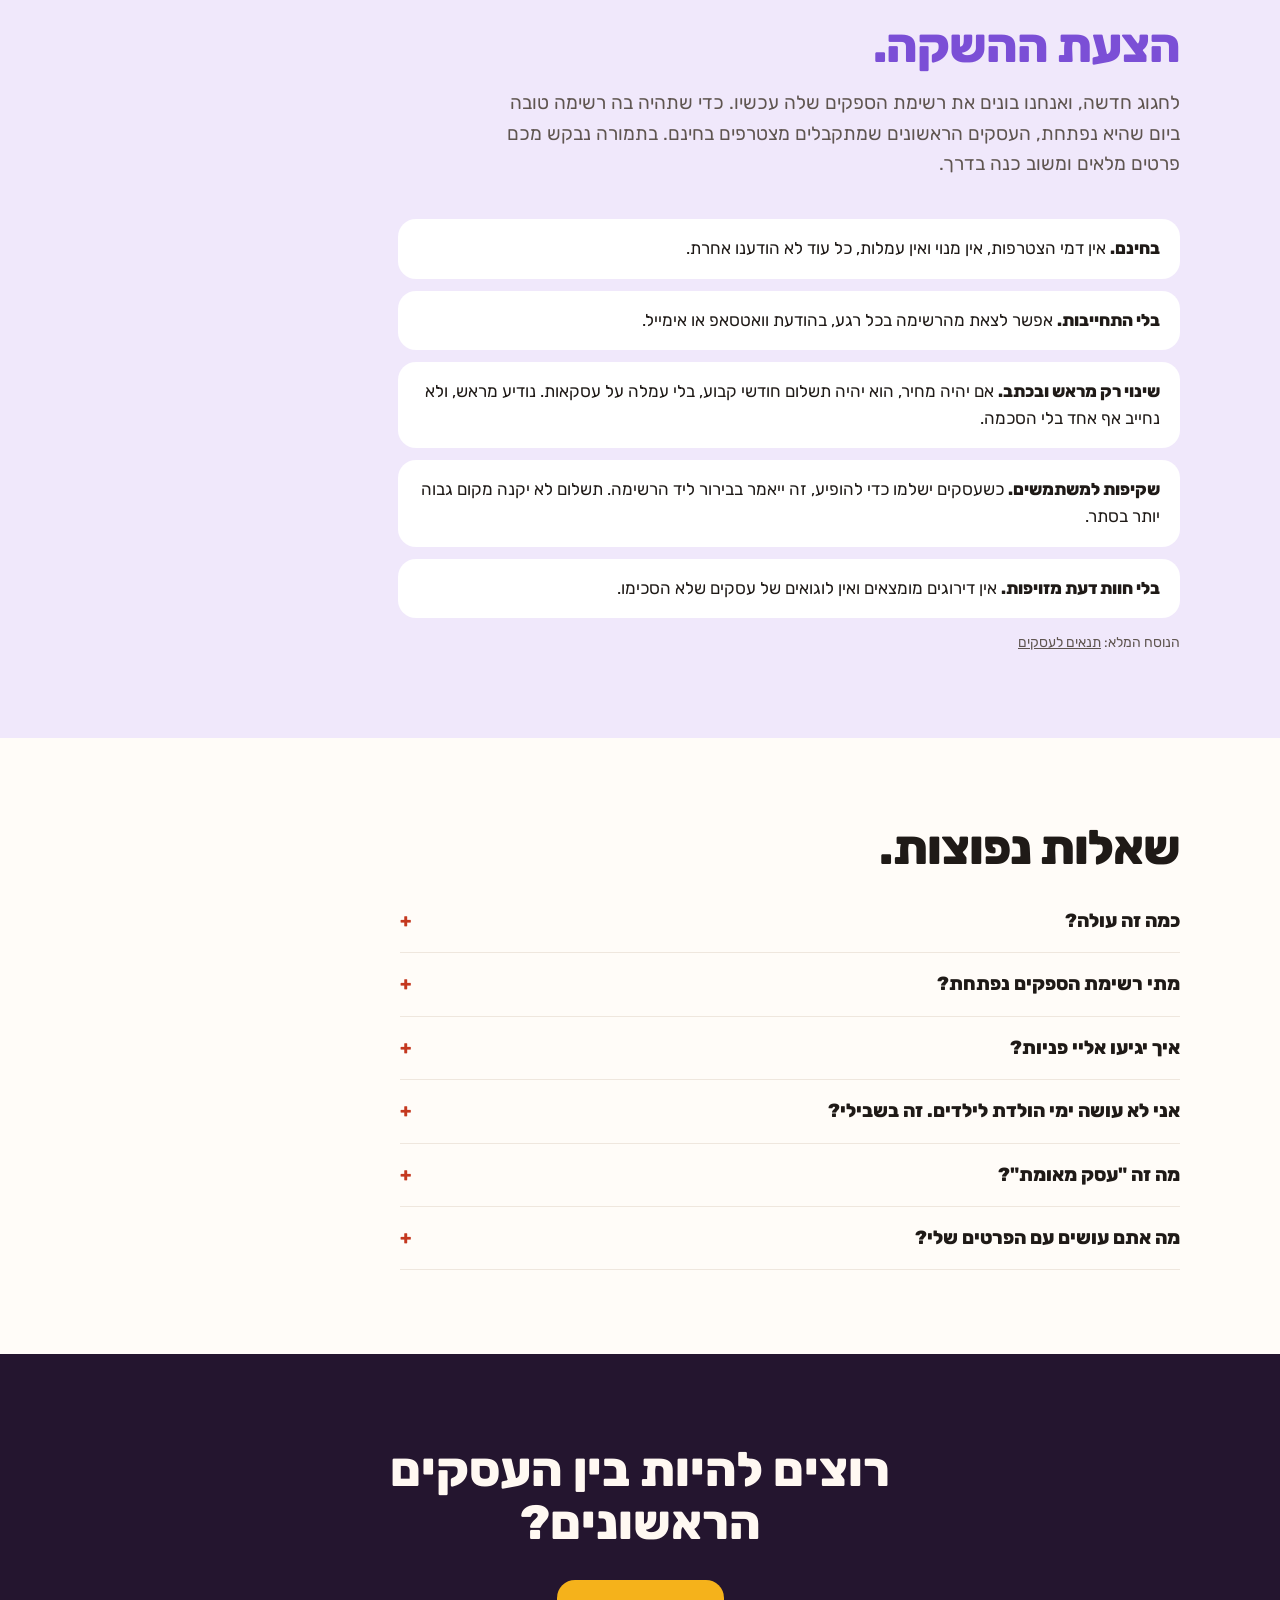
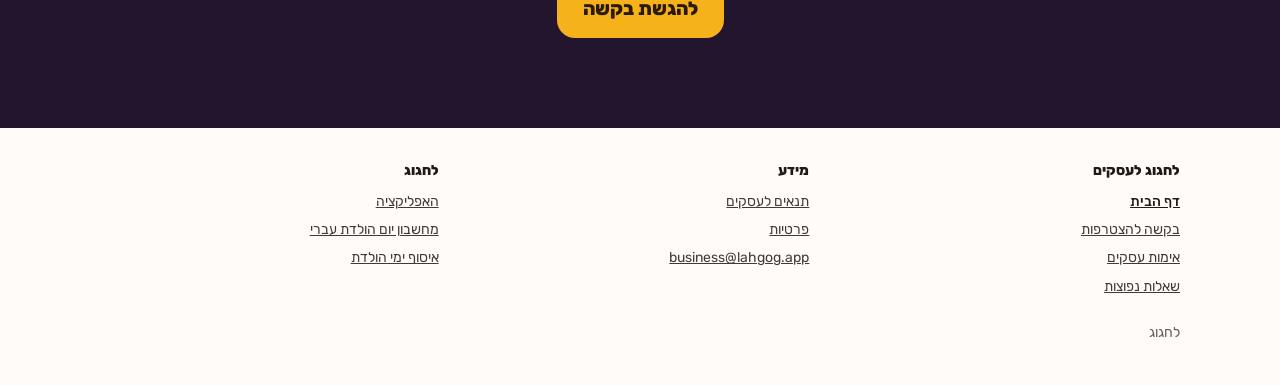
==== commit 35152297: "Terms for businesses, link preview image" ====
--- a/index.html
+++ b/index.html
@@ -13,6 +13,11 @@
     <meta property="og:title" content="לחגוג לעסקים" />
     <meta property="og:description" content="ספקים לימי הולדת ולאירועים: הצעת ההשקה של לחגוג, העסקים הראשונים מצטרפים לרשימת הספקים בחינם." />
     <meta property="og:url" content="https://lahgog.com/" />
+    <meta property="og:image" content="https://lahgog.com/og.png" />
+    <meta property="og:image:width" content="1200" />
+    <meta property="og:image:height" content="630" />
+    <meta property="og:image:alt" content="לחגוג לעסקים: לקוחות שכבר מתכננים אירוע יפנו אליכם ישירות" />
+    <meta name="twitter:card" content="summary_large_image" />
     <meta property="og:locale" content="he_IL" />
     <link rel="icon" href="/favicon.svg" type="image/svg+xml" />
     <link rel="icon" href="/favicon-32.png" sizes="32x32" type="image/png" />
@@ -141,6 +146,7 @@
             <li><b>שקיפות למשתמשים.</b> כשעסקים ישלמו כדי להופיע, זה ייאמר בבירור ליד הרשימה. תשלום לא יקנה מקום גבוה יותר בסתר.</li>
             <li><b>בלי חוות דעת מזויפות.</b> אין דירוגים מומצאים ואין לוגואים של עסקים שלא הסכימו.</li>
           </ul>
+          <p class="small-note">הנוסח המלא: <a href="/terms">תנאים לעסקים</a></p>
         </div>
       </section>
 
@@ -188,7 +194,7 @@
       <footer class="sitefoot" aria-label="קישורים">
       <div class="sf-cols">
       <div><h2>לחגוג לעסקים</h2><ul><li><a href="/" aria-current="page">דף הבית</a></li><li><a href="/apply">בקשה להצטרפות</a></li><li><a href="/verification">אימות עסקים</a></li><li><a href="/#faq">שאלות נפוצות</a></li></ul></div>
-      <div><h2>מידע</h2><ul><li><a href="/privacy">פרטיות</a></li><li><a href="mailto:business@lahgog.app">business@lahgog.app</a></li></ul></div>
+      <div><h2>מידע</h2><ul><li><a href="/terms">תנאים לעסקים</a></li><li><a href="/privacy">פרטיות</a></li><li><a href="mailto:business@lahgog.app">business@lahgog.app</a></li></ul></div>
       <div><h2>לחגוג</h2><ul><li><a href="https://lahgog.app/">האפליקציה</a></li><li><a href="https://lahgog.app/hebrew-birthday">מחשבון יום הולדת עברי</a></li><li><a href="https://lahgog.app/collect">איסוף ימי הולדת</a></li></ul></div>
       </div>
       <p class="sf-base">לחגוג</p>
